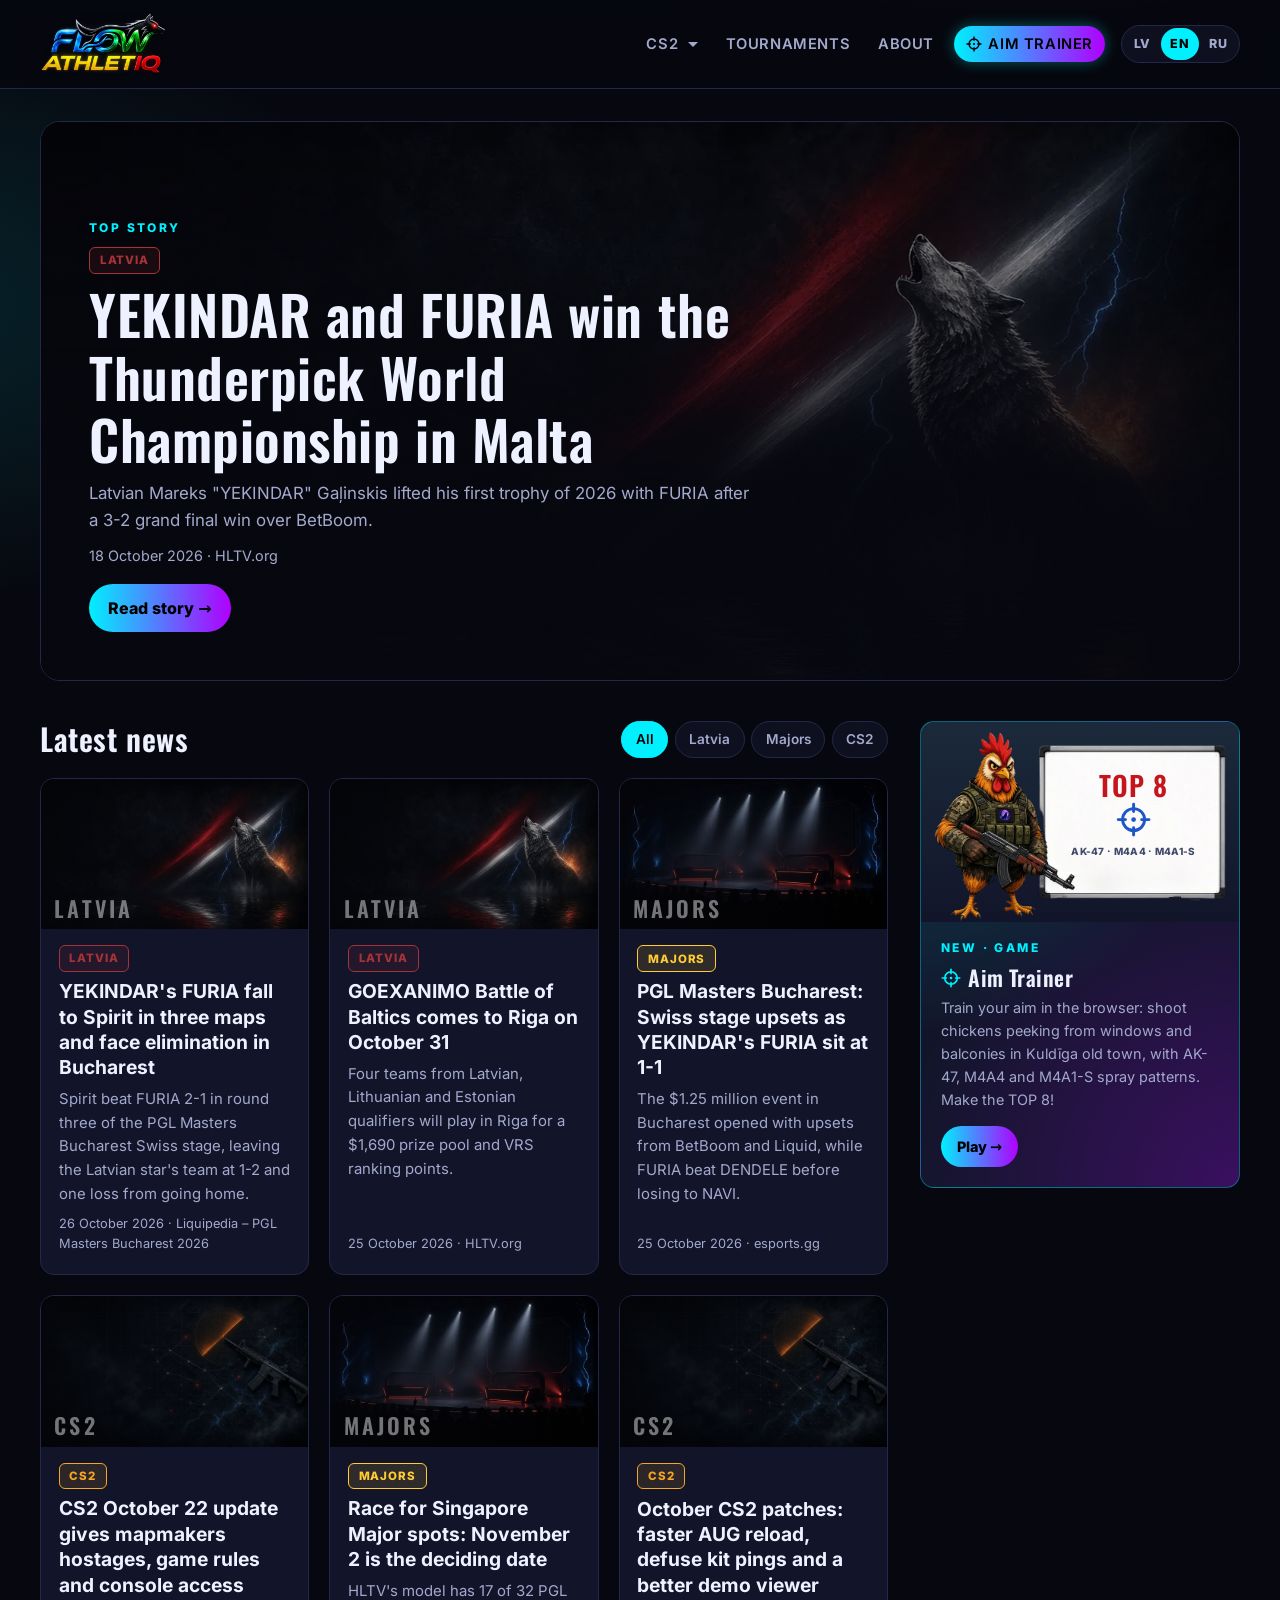
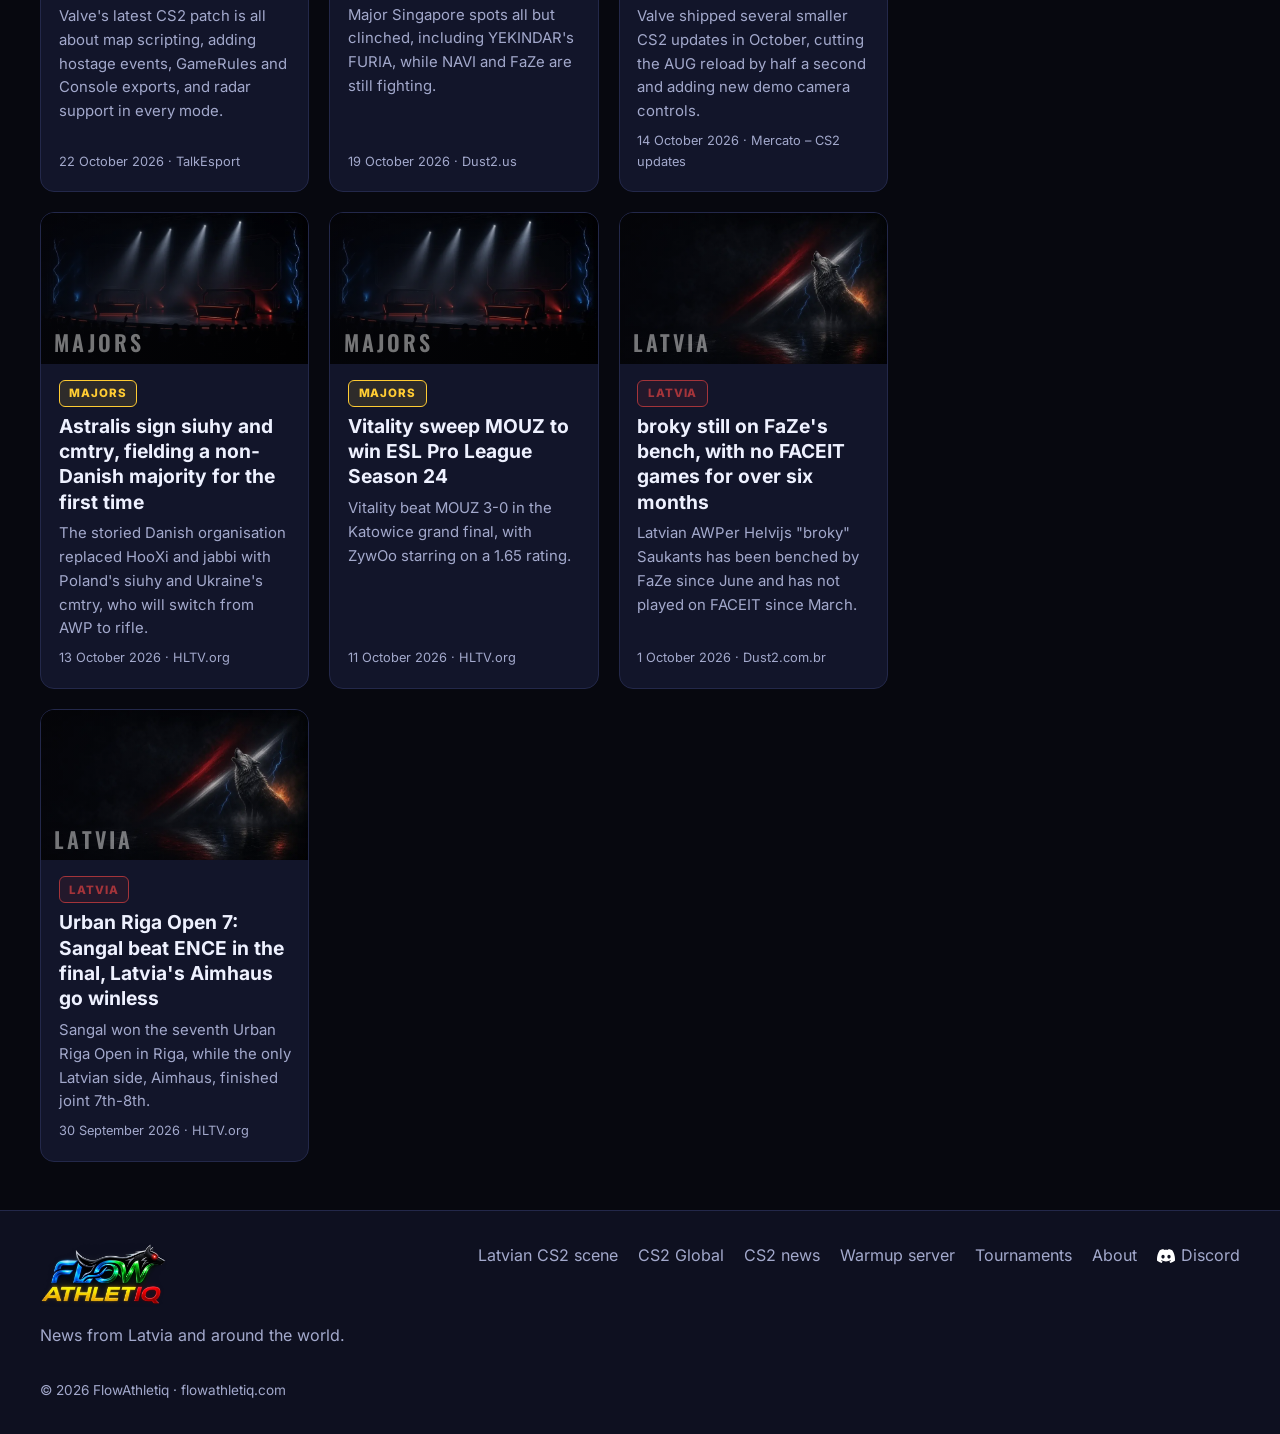
==== index.html @ 35d87a68 "FA ranks by position: one holder per title (#1 Astral ... #5 Jaunais vilks, #6+ Vilcēns); remove rat" ====
<!doctype html>
<html lang="lv">
<head>
  <meta charset="utf-8">
  <meta name="viewport" content="width=device-width, initial-scale=1">
  <title>FlowAthletiq</title>
  <meta name="description" content="CS2 ziņas no Latvijas un pasaules: CS2 Latvijā, Major turnīri un lielākie notikumi.">
  <meta name="theme-color" content="#07080f">
  <link rel="icon" href="favicon.ico" sizes="any">
  <link rel="icon" href="assets/icons/favicon-32.png" type="image/png" sizes="32x32">
  <link rel="icon" href="assets/icons/icon-192.png" type="image/png" sizes="192x192">
  <link rel="apple-touch-icon" href="apple-touch-icon.png">
  <meta property="og:site_name" content="FlowAthletiq">
  <meta property="og:title" content="FlowAthletiq">
  <meta property="og:description" content="CS2 ziņas no Latvijas un pasaules: CS2 Latvijā, Major turnīri un lielākie notikumi.">
  <meta property="og:type" content="website">
  <meta property="og:image" content="https://flowathletiq.com/assets/og-image.jpg">
  <meta property="og:image:width" content="1200">
  <meta property="og:image:height" content="630">
  <meta name="twitter:card" content="summary_large_image">
  <meta name="twitter:image" content="https://flowathletiq.com/assets/og-image.jpg">
  <!-- canonical (self-referencing ?lang=) is added by js/app.js for the language actually shown -->
  <link rel="alternate" hreflang="lv" href="https://flowathletiq.com/?lang=lv">
  <link rel="alternate" hreflang="en" href="https://flowathletiq.com/?lang=en">
  <link rel="alternate" hreflang="ru" href="https://flowathletiq.com/?lang=ru">
  <link rel="alternate" hreflang="x-default" href="https://flowathletiq.com/?lang=en">
  <link rel="stylesheet" href="css/styles.css?v=20261028z">
</head>
<body data-page="index">
  <a class="skip-link" href="#main" data-i18n="skip">Pāriet uz saturu</a>
  <header class="site-header" id="site-header"></header>
  <div class="example-banner" id="example-banner" role="note" hidden></div>
  <main id="main" tabindex="-1">
    <section class="hero container" id="hero" data-i18n-label="topStory"></section>
    <div class="container ad-slot ad-wide" data-placement="full-width"></div>
    <div class="container layout">
      <section aria-labelledby="latest-h">
        <div class="section-head">
          <h2 id="latest-h" data-i18n="latest"></h2>
          <div class="filters" id="filters" role="group" data-i18n-label="filterBy"></div>
        </div>
        <div class="grid" id="news-grid"></div>
      </section>
      <aside class="sidebar" data-i18n-label="sidebar">
        <section class="side-box aim-promo" id="aim-promo" aria-labelledby="aim-promo-h" hidden></section>
        <section class="side-box tour-teaser" id="tour-teaser" aria-labelledby="tour-teaser-h" hidden></section>
        <section class="side-box promo-box" id="promo-box" aria-labelledby="promo-h" hidden></section>
        <section class="side-box" id="matches-box" aria-labelledby="matches-h">
          <h2 id="matches-h" data-i18n="upcoming"></h2>
          <ol class="matches" id="matches"></ol>
        </section>
        <div class="ad-slot" data-placement="sidebar"></div>
      </aside>
    </div>
  </main>
  <footer class="site-footer" id="site-footer"></footer>
  <script src="js/i18n.js?v=20261028z"></script>
  <script src="data/articles.js?v=20261028z"></script>
  <script src="data/imported.js?v=20261028z"></script>
  <script src="data/tournaments.js?v=20261028z"></script>
  <script src="data/promo.js?v=20261028z"></script>
  <script src="js/app.js?v=20261028z"></script>
  <script src="js/goatcounter.js?v=20261028z"></script>
  <script data-goatcounter="https://flowathletiq.goatcounter.com/count" async src="https://gc.zgo.at/count.js"></script>
</body>
</html>
---- css/styles.css ----
/* Self-hosted fonts (SIL Open Font License): Inter + Oswald, subsets latin, latin-ext (LV), cyrillic (RU) */
/* Inter cyrillic-ext */
@font-face {
  font-family: 'Inter';
  font-style: normal;
  font-weight: 400 800;
  font-display: swap;
  src: url(../assets/fonts/inter-cyrillic-ext.woff2) format('woff2');
  unicode-range: U+0460-052F, U+1C80-1C8A, U+20B4, U+2DE0-2DFF, U+A640-A69F, U+FE2E-FE2F;
}
/* Inter cyrillic */
@font-face {
  font-family: 'Inter';
  font-style: normal;
  font-weight: 400 800;
  font-display: swap;
  src: url(../assets/fonts/inter-cyrillic.woff2) format('woff2');
  unicode-range: U+0301, U+0400-045F, U+0490-0491, U+04B0-04B1, U+2116;
}
/* Inter latin-ext */
@font-face {
  font-family: 'Inter';
  font-style: normal;
  font-weight: 400 800;
  font-display: swap;
  src: url(../assets/fonts/inter-latin-ext.woff2) format('woff2');
  unicode-range: U+0100-02BA, U+02BD-02C5, U+02C7-02CC, U+02CE-02D7, U+02DD-02FF, U+0304, U+0308, U+0329, U+1D00-1DBF, U+1E00-1E9F, U+1EF2-1EFF, U+2020, U+20A0-20AB, U+20AD-20C4, U+2113, U+2C60-2C7F, U+A720-A7FF;
}
/* Inter latin */
@font-face {
  font-family: 'Inter';
  font-style: normal;
  font-weight: 400 800;
  font-display: swap;
  src: url(../assets/fonts/inter-latin.woff2) format('woff2');
  unicode-range: U+0000-00FF, U+0131, U+0152-0153, U+02BB-02BC, U+02C6, U+02DA, U+02DC, U+0304, U+0308, U+0329, U+2000-206F, U+20AC, U+2122, U+2191, U+2193, U+2212, U+2215, U+FEFF, U+FFFD;
}
/* Oswald cyrillic-ext */
@font-face {
  font-family: 'Oswald';
  font-style: normal;
  font-weight: 500 700;
  font-display: swap;
  src: url(../assets/fonts/oswald-cyrillic-ext.woff2) format('woff2');
  unicode-range: U+0460-052F, U+1C80-1C8A, U+20B4, U+2DE0-2DFF, U+A640-A69F, U+FE2E-FE2F;
}
/* Oswald cyrillic */
@font-face {
  font-family: 'Oswald';
  font-style: normal;
  font-weight: 500 700;
  font-display: swap;
  src: url(../assets/fonts/oswald-cyrillic.woff2) format('woff2');
  unicode-range: U+0301, U+0400-045F, U+0490-0491, U+04B0-04B1, U+2116;
}
/* Oswald latin-ext */
@font-face {
  font-family: 'Oswald';
  font-style: normal;
  font-weight: 500 700;
  font-display: swap;
  src: url(../assets/fonts/oswald-latin-ext.woff2) format('woff2');
  unicode-range: U+0100-02BA, U+02BD-02C5, U+02C7-02CC, U+02CE-02D7, U+02DD-02FF, U+0304, U+0308, U+0329, U+1D00-1DBF, U+1E00-1E9F, U+1EF2-1EFF, U+2020, U+20A0-20AB, U+20AD-20C4, U+2113, U+2C60-2C7F, U+A720-A7FF;
}
/* Oswald latin */
@font-face {
  font-family: 'Oswald';
  font-style: normal;
  font-weight: 500 700;
  font-display: swap;
  src: url(../assets/fonts/oswald-latin.woff2) format('woff2');
  unicode-range: U+0000-00FF, U+0131, U+0152-0153, U+02BB-02BC, U+02C6, U+02DA, U+02DC, U+0304, U+0308, U+0329, U+2000-206F, U+20AC, U+2122, U+2191, U+2193, U+2212, U+2215, U+FEFF, U+FFFD;
}

:root {
  --bg: #07080f; --bg-2: #0e1020; --card: #12152a; --line: #23284a;
  --text: #eef1ff; --muted: #a3a9cc; --neon: #00f0ff; --neon-2: #b000ff;
  --radius: 14px; --max: 1200px;
  --font: "Inter", system-ui, -apple-system, "Segoe UI", Roboto, sans-serif;
  --display: "Oswald", "Arial Narrow", system-ui, sans-serif;
}
*, *::before, *::after { box-sizing: border-box; }
html { scroll-behavior: smooth; -webkit-text-size-adjust: 100%; text-size-adjust: 100%; }
body {
  margin: 0; font-family: var(--font); color: var(--text); line-height: 1.6;
  background: radial-gradient(1200px 600px at 80% -10%, rgba(176,0,255,.18), transparent 60%),
              radial-gradient(900px 500px at -10% 10%, rgba(0,240,255,.12), transparent 60%), var(--bg);
  min-height: 100vh;
}
a { color: var(--neon); }
img, svg { display: block; max-width: 100%; }
.container { width: min(100% - 2rem, var(--max)); margin-inline: auto; }
.sr-only { position: absolute; width: 1px; height: 1px; overflow: hidden; clip: rect(0 0 0 0); white-space: nowrap; }
.skip-link { position: absolute; left: 1rem; top: -3rem; background: var(--neon); color: #000; padding: .5rem 1rem; border-radius: 8px; z-index: 100; font-weight: 700; }
.skip-link:focus { top: 1rem; }
:focus-visible { outline: 3px solid var(--neon); outline-offset: 3px; border-radius: 4px; }
main:focus { outline: none; }
h1, h2, h3 { font-family: var(--display); line-height: 1.2; letter-spacing: .02em; margin: 0 0 .5rem; font-synthesis-weight: none; }
h1 { font-size: clamp(2rem, 4.5vw, 3.4rem); font-weight: 600; line-height: 1.15; letter-spacing: .01em; }
h2 { font-size: clamp(1.4rem, 2.5vw, 1.9rem); font-weight: 600; }
/* Small headings (card titles, sidebar sub-headings) use the readable text font */
h3 { font-family: var(--font); font-weight: 700; line-height: 1.3; letter-spacing: 0; }
.accent { background: linear-gradient(90deg, var(--neon), var(--neon-2)); -webkit-background-clip: text; background-clip: text; color: transparent; }

/* Header */
.site-header { position: sticky; top: 0; z-index: 50; background: rgba(7,8,15,.85); backdrop-filter: blur(10px); border-bottom: 1px solid var(--line); }
.header-inner { display: flex; align-items: center; justify-content: space-between; gap: 1rem; padding: .75rem 0; }
.brand { display: inline-flex; align-items: center; gap: .6rem; text-decoration: none; color: var(--text); }
.brand picture { display: block; line-height: 0; }
.brand-logo { display: block; height: 64px; width: auto; }
.site-footer .brand-logo { height: 64px; }
/* Logo wolf eye: red glow that slowly fades out to dark, stays dark a moment, then relights. Positioned in % so it scales with the logo. */
.brand-mark { position: relative; display: block; line-height: 0; }
.logo-eye { position: absolute; left: 90.43%; top: 21.84%; width: 7%; aspect-ratio: 1; transform: translate(-50%, -50%); pointer-events: none; }
.logo-eye i { position: absolute; left: 50%; top: 50%; transform: translate(-50%, -50%); border-radius: 50%; }
.logo-eye .glow { width: 100%; height: 100%; mix-blend-mode: screen; opacity: .9;
  background: radial-gradient(circle, rgba(255,236,226,.95) 0 7%, rgba(255,45,30,.95) 16%, rgba(255,0,0,.4) 38%, rgba(255,0,0,0) 68%);
  animation: logo-eye-glow 9s ease-in-out infinite; }
.logo-eye .lid { left: 52%; top: 52%; width: 62%; height: 36%; background: #07070a; transform: translate(-50%, -50%) rotate(-24deg); opacity: 0; animation: logo-eye-lid 9s ease-in-out infinite; }
@keyframes logo-eye-glow {
  0%, 20% { opacity: .9; }
  60%, 75% { opacity: 0; }
  88%, 100% { opacity: .9; }
}
@keyframes logo-eye-lid {
  0%, 30% { opacity: 0; }
  60%, 75% { opacity: 1; }
  85%, 100% { opacity: 0; }
}
@media (prefers-reduced-motion: reduce) { .logo-eye .glow, .logo-eye .lid { animation: none; } }
.nav ul { list-style: none; margin: 0; padding: 0; }
.nav-list { display: flex; flex-wrap: wrap; align-items: center; gap: .25rem; }
/* All top-level nav items (links and dropdown buttons) share one identical type style. */
.nav a, .sub-toggle { display: block; padding: .45rem .75rem; border-radius: 999px; color: var(--muted); text-decoration: none; font-family: var(--font); font-weight: 600; font-size: .92rem; line-height: 1.5; letter-spacing: 0; text-shadow: none; -webkit-tap-highlight-color: transparent; }
@media (hover: hover) {
  .nav a:hover, .sub-toggle:hover { color: var(--text); background: var(--bg-2); }
}
/* Top-level items and submenu links in ALL CAPS. */
.nav-list > li > a, .nav-list > li > .sub-toggle, .nav .submenu a { text-transform: uppercase; letter-spacing: .04em; }
.nav a:focus-visible, .sub-toggle:focus-visible { outline: 2px solid var(--neon); outline-offset: 2px; }
.nav-toggle { display: none; background: none; border: 1px solid var(--line); border-radius: 10px; width: 44px; height: 44px; cursor: pointer; }
.bars, .bars::before, .bars::after { display: block; width: 20px; height: 2px; background: var(--text); margin: auto; position: relative; content: ""; }
.bars::before { position: absolute; top: -6px; } .bars::after { position: absolute; top: 6px; }
.example-banner { text-align: center; font-size: .85rem; padding: .45rem 1rem; background: repeating-linear-gradient(45deg, #2a1d00, #2a1d00 12px, #332400 12px, #332400 24px); color: #ffd27a; border-bottom: 1px solid #5a4100; }

/* Hero */
.hero { margin-top: 2rem; }
.hero-card { position: relative; display: grid; border-radius: calc(var(--radius) + 6px); overflow: hidden; text-decoration: none; color: var(--text); border: 1px solid var(--line); min-height: 420px; }
.hero-card > * { grid-area: 1 / 1; }
.hero-card .cover { height: 100%; aspect-ratio: auto; }
.hero-text { position: relative; z-index: 1; align-self: end; padding: clamp(1.25rem, 4vw, 3rem); background: linear-gradient(to top, rgba(7,8,15,.96) 35%, rgba(7,8,15,0)); padding-top: 6rem; display: flex; flex-direction: column; gap: .6rem; align-items: flex-start; }
.hero-text h1 { max-width: 22ch; margin: 0; }
.hero-text p { max-width: 60ch; color: var(--muted); margin: 0; font-size: 1.05rem; }
.hero-card:hover .btn { box-shadow: 0 0 24px rgba(0,240,255,.7); }
.kicker { text-transform: uppercase; letter-spacing: .2em; font-size: .75rem; font-weight: 800; color: var(--neon); }
.btn { display: inline-block; margin-top: .5rem; padding: .7rem 1.2rem; border-radius: 999px; background: linear-gradient(90deg, var(--neon), var(--neon-2)); color: #000; font-weight: 800; transition: box-shadow .2s; }

/* Cover art */
.cover { position: relative; aspect-ratio: 16 / 9; background:
  radial-gradient(circle at 75% 30%, color-mix(in srgb, var(--game) 55%, transparent), transparent 55%),
  linear-gradient(135deg, #0d1030, #1a0b2e 60%, #05060c); overflow: hidden; }
.cover svg { width: 100%; height: 100%; }
.cover[data-cat] { background-size: cover; background-position: center; }
.cover[data-cat]::after { content: ""; position: absolute; inset: 0; background: linear-gradient(90deg, rgba(7,8,15,.55), rgba(7,8,15,.1)); }
.cover[data-cat="cs2-latvia"] { background-image: url("../assets/covers/cs2-latvija-800.jpg?v=20261026i"); background-image: image-set(url("../assets/covers/cs2-latvija-800.webp?v=20261026i") type("image/webp"), url("../assets/covers/cs2-latvija-800.jpg?v=20261026i") type("image/jpeg")); }
.cover[data-cat="cs2-majors"] { background-image: url("../assets/covers/cs2-global-800.jpg?v=20261026i"); background-image: image-set(url("../assets/covers/cs2-global-800.webp?v=20261026i") type("image/webp"), url("../assets/covers/cs2-global-800.jpg?v=20261026i") type("image/jpeg")); }
.cover[data-cat="cs2"] { background-image: url("../assets/covers/cs2-jaunumi-800.jpg?v=20261026i"); background-image: image-set(url("../assets/covers/cs2-jaunumi-800.webp?v=20261026i") type("image/webp"), url("../assets/covers/cs2-jaunumi-800.jpg?v=20261026i") type("image/jpeg")); }
.cover-big[data-cat="cs2-latvia"] { background-image: url("../assets/covers/cs2-latvija.jpg?v=20261026i"); background-image: image-set(url("../assets/covers/cs2-latvija.webp?v=20261026i") type("image/webp"), url("../assets/covers/cs2-latvija.jpg?v=20261026i") type("image/jpeg")); }
.cover-big[data-cat="cs2-majors"] { background-image: url("../assets/covers/cs2-global.jpg?v=20261026i"); background-image: image-set(url("../assets/covers/cs2-global.webp?v=20261026i") type("image/webp"), url("../assets/covers/cs2-global.jpg?v=20261026i") type("image/jpeg")); }
.cover-big[data-cat="cs2"] { background-image: url("../assets/covers/cs2-jaunumi.jpg?v=20261026i"); background-image: image-set(url("../assets/covers/cs2-jaunumi.webp?v=20261026i") type("image/webp"), url("../assets/covers/cs2-jaunumi.jpg?v=20261026i") type("image/jpeg")); }
.cover-label { position: absolute; z-index: 1; left: 5%; bottom: 7%; font-family: var(--display); font-weight: 600; font-size: clamp(14px, 3.2vw, 22px); color: #fff; opacity: .45; letter-spacing: .14em; line-height: 1; }
.cover-big .cover-label { font-size: clamp(18px, 4vw, 30px); }
.hero-card .cover-label { display: none; }
.article .cover-big { border-radius: var(--radius); margin: 1.5rem 0; }

/* Layout */
.layout { display: grid; grid-template-columns: minmax(0, 1fr) 320px; gap: 2rem; margin: 2.5rem auto 3rem; }
.section-head { display: flex; flex-wrap: wrap; align-items: center; justify-content: space-between; gap: 1rem; margin-bottom: 1.25rem; }
.section-head h2 { margin: 0; }
.filters { display: flex; flex-wrap: wrap; gap: .4rem; }
.filters button { font: inherit; font-size: .85rem; font-weight: 600; color: var(--muted); background: var(--bg-2); border: 1px solid var(--line); border-radius: 999px; padding: .4rem .85rem; cursor: pointer; min-height: 36px; }
.filters button:hover { color: var(--text); }
.filters button[aria-pressed="true"] { color: #000; background: var(--neon); border-color: var(--neon); }
.grid { display: grid; grid-template-columns: repeat(auto-fill, minmax(250px, 1fr)); gap: 1.25rem; }
.card { position: relative; background: var(--card); border: 1px solid var(--line); border-radius: var(--radius); overflow: hidden; display: flex; flex-direction: column; transition: transform .2s, border-color .2s, box-shadow .2s; }
.card:hover, .card:focus-within { transform: translateY(-3px); border-color: var(--neon); box-shadow: 0 8px 30px rgba(0,240,255,.15); }
.card-body { padding: 1rem 1.1rem 1.2rem; display: flex; flex-direction: column; gap: .45rem; flex: 1; }
.card h3 { font-size: 1.2rem; line-height: 1.32; margin: 0; }
.card h3 a { color: var(--text); text-decoration: none; }
.stretched::after { content: ""; position: absolute; inset: 0; }
.card p { margin: 0; color: var(--muted); font-size: .93rem; }
.card .meta { margin-top: auto; font-size: .8rem; }
.badge { position: relative; z-index: 2; align-self: flex-start; display: inline-block; font-size: .72rem; font-weight: 800; text-transform: uppercase; letter-spacing: .08em; padding: .2rem .6rem; border-radius: 6px; color: var(--game); border: 1px solid var(--game); background: color-mix(in srgb, var(--game) 12%, transparent); text-decoration: none; }
.example-tag { align-self: flex-start; font-size: .7rem; font-weight: 700; color: #ffd27a; border: 1px dashed #8a6a1f; border-radius: 6px; padding: .1rem .45rem; }
.meta { color: var(--muted); font-size: .9rem; }
.empty { color: var(--muted); }

/* Sidebar */
.sidebar { align-self: start; position: sticky; top: 90px; display: grid; gap: 1.25rem; }
.side-box { background: var(--card); border: 1px solid var(--line); border-radius: var(--radius); padding: 1.25rem; }
.sidebar h2 { font-size: 1.4rem; }
.matches { list-style: none; margin: 0; padding: 0; display: grid; gap: .75rem; }
.match { display: grid; gap: .15rem; padding: .8rem .9rem; border-radius: 10px; background: var(--bg-2); border-left: 3px solid var(--game); }
.match-game { font-size: .7rem; font-weight: 800; letter-spacing: .1em; text-transform: uppercase; color: var(--game); }
.match-event { font-size: .85rem; color: var(--muted); }
.match-teams { font-weight: 700; }
.vs { color: var(--neon); font-size: .8rem; margin: 0 .2rem; }
.match time { font-size: .8rem; color: var(--muted); }
.match-note { font-size: .78rem; color: #ffd27a; }

/* Category */
.cat-hero { margin-top: 2rem; padding: 2.5rem clamp(1.25rem, 4vw, 3rem); border-radius: calc(var(--radius) + 6px); border: 1px solid var(--line);
  background: radial-gradient(circle at 85% 20%, color-mix(in srgb, var(--game, var(--neon)) 45%, transparent), transparent 55%), linear-gradient(135deg, #0d1030, #1a0b2e); }
.cat-hero p { color: var(--muted); margin: 0; }

/* Article */
.article { max-width: 780px; margin-top: 2rem; }
.crumbs { display: flex; align-items: center; gap: .5rem; font-size: .9rem; color: var(--muted); margin-bottom: 1rem; }
.crumbs a:not(.badge) { color: var(--muted); }
.example-note { background: #2a1d00; border: 1px solid #5a4100; color: #ffd27a; padding: .8rem 1rem; border-radius: 10px; margin-bottom: 1.5rem; }
.prose { font-size: 1.1rem; }
.prose h2 { margin-top: 2rem; color: var(--neon); }
.prose blockquote { margin: 1.5rem 0; padding: 1rem 1.25rem; border-left: 4px solid var(--neon-2); background: var(--bg-2); border-radius: 0 10px 10px 0; font-style: italic; }
.tags { list-style: none; padding: 0; display: flex; gap: .5rem; flex-wrap: wrap; }
.tags li { background: var(--bg-2); border: 1px solid var(--line); border-radius: 999px; padding: .2rem .7rem; font-size: .85rem; color: var(--muted); }
.related { margin: 3rem auto; }

/* About */
.about { max-width: 900px; margin: 3rem auto; }
.lead { font-size: 1.2rem; color: var(--muted); }
.about-grid { display: grid; grid-template-columns: repeat(auto-fit, minmax(220px, 1fr)); gap: 1rem; margin: 2rem 0; }
.card-plain { background: var(--card); border: 1px solid var(--line); border-radius: var(--radius); padding: 1.25rem; }
.card-plain p { color: var(--muted); margin: 0; }
.note { color: #ffd27a; }
code { background: var(--bg-2); padding: .1rem .4rem; border-radius: 6px; }

/* Footer */
.site-footer { border-top: 1px solid var(--line); background: var(--bg-2); margin-top: 3rem; }
.footer-inner { display: flex; flex-wrap: wrap; justify-content: space-between; gap: 1.5rem; padding: 2rem 0; }
.footer-inner p { color: var(--muted); margin: .5rem 0 0; }
.footer-links { list-style: none; padding: 0; margin: 0; display: flex; flex-wrap: wrap; gap: .5rem 1.25rem; }
.footer-links a { color: var(--muted); text-decoration: none; }
.footer-links a:hover { color: var(--neon); }
.copy { width: 100%; font-size: .85rem; }

/* Dropdown nav */
.has-sub { position: relative; }
.sub-toggle { margin: 0; background: none; border: 0; cursor: pointer; text-align: inherit; -webkit-appearance: none; appearance: none; }
.sub-toggle.active, .nav a.active { color: var(--text); box-shadow: inset 0 -2px 0 var(--neon); }
/* Current page: solid cyan with dark readable text, no glow (must come after .active). */
.nav a[aria-current="page"], .nav a[aria-current="page"]:hover, .nav a.active[aria-current="page"],
.sub-toggle.active, .sub-toggle.active:hover, .nav .submenu a.active, .nav .submenu a.active:hover { color: #000; background: var(--neon); box-shadow: none; text-shadow: none; }
.nav .submenu li + li { margin-top: 2px; }
.caret { display: inline-block; width: 0; height: 0; margin-left: .3rem; vertical-align: middle; border: 5px solid transparent; border-top-color: currentColor; border-bottom: 0; transition: transform .2s; }
.sub-toggle[aria-expanded="true"] .caret { transform: rotate(180deg); }
.submenu { display: none; position: absolute; top: calc(100% + 6px); left: 0; min-width: 240px; padding: .5rem; background: var(--bg-2); border: 1px solid var(--line); border-radius: 12px; box-shadow: 0 16px 40px rgba(0,0,0,.5); z-index: 60; }
.has-sub.open .submenu { display: block; }
@media (hover: hover) and (min-width: 821px) {
  .has-sub:hover .submenu { display: block; }
  .has-sub .submenu::before { content: ""; position: absolute; left: 0; right: 0; top: -8px; height: 8px; } /* hover bridge */
}
.nav .submenu a { border-radius: 8px; white-space: nowrap; }
.submenu .sub-all { color: var(--neon); }
.submenu-nested { padding-left: .9rem !important; border-left: 1px solid var(--line); margin-left: .9rem !important; }
.submenu-nested a { font-size: .88rem; padding: .35rem .7rem; }

/* Category subcategory chips */
.cat-hero .crumbs { margin-bottom: .75rem; }
.subcats { list-style: none; padding: 0; margin: 1.25rem 0 0; display: flex; flex-wrap: wrap; gap: .5rem; }
.subcats a { display: inline-block; padding: .45rem 1rem; border-radius: 999px; border: 1px solid var(--game); color: var(--text); text-decoration: none; font-weight: 700; background: color-mix(in srgb, var(--game) 15%, transparent); }
.subcats a:hover { background: color-mix(in srgb, var(--game) 30%, transparent); }

/* Partner banners */
.partner-banner { margin: 0; display: grid; justify-items: center; gap: .35rem; }
.partner-banner a { display: block; width: 100%; }
.partner-banner img { width: 100%; height: auto; margin-inline: auto; border-radius: 8px; }
.aff-label { font-size: .7rem; letter-spacing: .08em; text-transform: uppercase; color: var(--muted); }
.ad-slot[hidden] { display: none; }
.ad-wide { margin-top: 1.5rem; }
.in-feed { grid-column: 1 / -1; padding: .5rem 0; }
.in-article { margin: 2rem 0; }
.article-layout { grid-template-columns: minmax(0, 1fr) 300px; }
.article-layout .article { margin-top: 0; max-width: none; }
.partners { margin: 2.5rem auto; }
.disclosure { background: var(--bg-2); border: 1px solid var(--line); border-left: 4px solid var(--neon); padding: 1rem 1.25rem; border-radius: 10px; color: var(--muted); max-width: 75ch; margin: 1rem 0 2rem; }
.partner-list { display: grid; gap: 1.5rem; }
.partner-item { display: grid; grid-template-columns: minmax(0, 2fr) minmax(220px, 1fr); gap: 1.5rem; align-items: center; background: var(--card); border: 1px solid var(--line); border-radius: var(--radius); padding: 1.25rem; }
.partner-item h2 { font-size: 1.3rem; }
.partner-item .btn { text-decoration: none; }
.footer-disclosure { width: 100%; font-size: .8rem; max-width: 90ch; }
@media (max-width: 820px) { .partner-item { grid-template-columns: 1fr; } }

/* Language switcher */
.nav { margin-left: auto; }
.lang-switch { display: inline-flex; border: 1px solid var(--line); border-radius: 999px; padding: 2px; background: var(--bg-2); flex-shrink: 0; }
.lang-switch button { font: inherit; font-size: .78rem; font-weight: 800; letter-spacing: .06em; color: var(--muted); background: none; border: 0; border-radius: 999px; padding: .35rem .6rem; min-width: 36px; min-height: 32px; cursor: pointer; }
.lang-switch button:hover { color: var(--text); }
.lang-switch button[aria-pressed="true"] { background: var(--neon); color: #000; }

/* Translation fallback + sources */
.fallback-tag { align-self: flex-start; font-size: .7rem; font-weight: 700; color: var(--muted); border: 1px solid var(--line); border-radius: 6px; padding: .1rem .45rem; }
.fallback-note { background: var(--bg-2); border: 1px solid var(--line); border-left: 4px solid var(--neon-2); padding: .6rem .9rem; border-radius: 8px; color: var(--muted); font-size: .9rem; }
.article .lead { font-size: 1.15rem; color: var(--muted); margin: .25rem 0 .75rem; }
.sources { margin: 2rem 0 1rem; padding: 1rem 1.25rem; background: var(--card); border: 1px solid var(--line); border-radius: var(--radius); }
.sources h2 { font-size: 1.2rem; }
.sources ul { margin: 0; padding-left: 1.1rem; display: grid; gap: .35rem; }
.sources a { font-weight: 600; overflow-wrap: anywhere; }
.src-host { color: var(--muted); font-size: .8rem; margin-left: .4rem; }
.side-box[hidden], .hero[hidden] { display: none; }

/* Notice (e.g. removed category) */
.notice { display: flex; flex-wrap: wrap; align-items: center; justify-content: space-between; gap: .75rem; margin-top: 1.25rem; padding: .85rem 1.1rem; border: 1px solid var(--neon); border-radius: 12px; background: color-mix(in srgb, var(--neon) 10%, var(--bg-2)); }
.notice p { margin: 0; }
.notice-close { font: inherit; font-weight: 700; color: #000; background: var(--neon); border: 0; border-radius: 999px; padding: .4rem .9rem; cursor: pointer; min-height: 36px; }

/* Responsive */
@media (max-width: 960px) {
  .layout, .article-layout { grid-template-columns: 1fr; }
  .sidebar { position: static; }
}
@media (max-width: 820px) {
  .nav-toggle { display: block; }
  .lang-switch { margin-left: auto; }
  .header-inner { gap: .6rem; }
  .nav { display: none; position: absolute; top: 100%; left: 0; right: 0; background: var(--bg); border-bottom: 1px solid var(--line); padding: .75rem 1rem 1rem; }
  .nav.open { display: block; }
  .nav-list { flex-direction: column; align-items: stretch; }
  .nav a, .sub-toggle { padding: .7rem 1rem; width: 100%; text-align: left; border-radius: 10px; }
  .has-sub .submenu { position: static; display: none; box-shadow: none; border: 0; background: transparent; padding: 0 0 0 1rem; min-width: 0; }
  .has-sub:hover .submenu, .has-sub:focus-within .submenu { display: none; }
  .has-sub.open .submenu, .has-sub.open:hover .submenu, .has-sub.open:focus-within .submenu { display: block; }
  .nav { max-height: calc(100vh - 70px); overflow-y: auto; }
  .hero-card { min-height: 460px; }
}
@media (prefers-reduced-motion: reduce) {
  *, *::before, *::after { transition: none !important; scroll-behavior: auto !important; }
}
@media (max-width: 440px) {
  .brand-logo { height: 48px; }
  .lang-switch button { padding: .3rem .45rem; min-width: 32px; }
}

/* Warmup server page */
.server-page { margin: 2.5rem auto; }
.server-page h1 { margin: .3rem 0 .4rem; }
.server-page .lead { max-width: 70ch; margin-top: 0; }
.srv-grid { display: grid; grid-template-columns: minmax(0, 1fr) 300px; gap: 1.25rem; align-items: start; margin-top: 1.5rem; }
.srv-card { background: var(--card); border: 1px solid var(--line); border-radius: var(--radius); padding: 1.25rem 1.4rem; box-shadow: 0 16px 40px rgba(0,0,0,.35); }
.srv-top { display: flex; justify-content: space-between; gap: 1rem; flex-wrap: wrap; }
.srv-name { margin: 0; font-family: var(--display); font-size: 1.6rem; letter-spacing: .03em; line-height: 1.2; }
.srv-addr { margin: .3rem 0 0; display: flex; align-items: center; flex-wrap: wrap; gap: .45rem; color: var(--muted); }
.srv-addr code { background: var(--bg-2); color: var(--text); font-size: .95rem; }
.srv-dot { width: 10px; height: 10px; border-radius: 50%; background: #22e06b; box-shadow: 0 0 0 0 rgba(34,224,107,.6); animation: srvPulse 2s infinite; }
.srv-state { color: #22e06b; font-weight: 700; font-size: .85rem; text-transform: uppercase; letter-spacing: .08em; }
.is-offline .srv-dot { background: #ff4d5e; animation: none; }
.is-offline .srv-state { color: #ff4d5e; }
@keyframes srvPulse { 70% { box-shadow: 0 0 0 8px rgba(34,224,107,0); } 100% { box-shadow: 0 0 0 0 rgba(34,224,107,0); } }
.srv-map { text-align: right; background: linear-gradient(135deg, rgba(0,240,255,.12), rgba(176,0,255,.12)); border: 1px solid var(--line); border-radius: 10px; padding: .45rem .8rem; }
.srv-map span, .srv-count span { display: block; font-size: .72rem; text-transform: uppercase; letter-spacing: .14em; color: var(--muted); }
.srv-map strong { font-family: var(--display); font-size: 1.15rem; }
.srv-players { margin-top: 1.1rem; }
.srv-count { display: flex; justify-content: space-between; align-items: baseline; }
.srv-count strong { font-family: var(--display); font-size: 1.5rem; }
.srv-bar { display: flex; height: 12px; border-radius: 999px; background: var(--bg-2); border: 1px solid var(--line); overflow: hidden; margin: .35rem 0 .45rem; }
.srv-bar-h { background: linear-gradient(90deg, #22e06b, #00f0ff); }
.srv-bar-b { background: repeating-linear-gradient(45deg, #b000ff 0 6px, #8a00c7 6px 12px); }
.srv-legend { margin: 0; font-size: .85rem; color: var(--muted); display: flex; align-items: center; flex-wrap: wrap; gap: .35rem .5rem; }
.srv-legend span { display: inline-block; }
.lg-h, .lg-b { width: 10px; height: 10px; border-radius: 3px; background: #22e06b; }
.lg-b { background: #b000ff; margin-left: .6rem; }
.lg-line, .lg-dash { width: 22px; border-top: 3px solid #00f0ff; }
.lg-dash { border-top: 2px dashed #b9a3ff; margin-left: .6rem; }
.srv-actions { display: flex; flex-wrap: wrap; gap: .6rem; margin-top: 1.1rem; }
.srv-actions .btn { margin-top: 0; text-decoration: none; }
.srv-actions button.btn { border: 0; font: inherit; font-weight: 800; cursor: pointer; min-height: 44px; }
.btn-ghost { font: inherit; font-weight: 700; color: var(--text); background: var(--bg-2); border: 1px solid var(--line); border-radius: 999px; padding: .65rem 1.1rem; cursor: pointer; min-height: 44px; }
.btn-ghost:hover, .btn-ghost:focus-visible { border-color: var(--neon); }
.srv-chart-wrap { margin-top: 1.4rem; padding-top: 1.1rem; border-top: 1px solid var(--line); }
.srv-chart-wrap h3 { margin: 0 0 .5rem; font-size: 1rem; }
.srv-chart { width: 100%; height: auto; display: block; margin-bottom: .4rem; }
.srv-chart .grid { stroke: var(--line); stroke-width: 1; }
.srv-chart .axis { fill: var(--muted); font-size: 11px; font-family: var(--font); }
.srv-chart .line-humans { fill: none; stroke: #00f0ff; stroke-width: 2.5; stroke-linejoin: round; stroke-linecap: round; }
.srv-chart .line-total { fill: none; stroke: #b9a3ff; stroke-width: 1.8; stroke-dasharray: 6 5; stroke-linejoin: round; }
.srv-chart .dot-humans { fill: #00f0ff; }
.srv-note { color: var(--muted); background: var(--bg-2); border-left: 3px solid var(--neon-2); border-radius: 8px; padding: .55rem .8rem; margin: 1rem 0 0; }
.srv-note.small { font-size: .85rem; margin-top: .5rem; }
.srv-updated { margin: 1rem 0 0; font-size: .8rem; color: var(--muted); }
.srv-rank h2 { margin: 0 0 .8rem; font-family: var(--display); font-size: 1.3rem; }
.srv-rank ol { list-style: none; margin: 0; padding: 0; display: grid; gap: .45rem; }
.srv-rank li { display: flex; align-items: center; gap: .7rem; background: var(--bg-2); border: 1px solid var(--line); border-radius: 10px; padding: .5rem .75rem; }
.srv-rank li strong { margin-left: auto; color: var(--neon); }
.srv-rank-empty li span { color: var(--muted); font-weight: 800; width: 2ch; }
.srv-rank-empty li i { flex: 1; height: 10px; border-radius: 999px; background: linear-gradient(90deg, var(--line), transparent); }
.srv-soon { margin: .9rem 0 0; color: var(--muted); font-size: .9rem; }
@media (max-width: 900px) { .srv-grid { grid-template-columns: 1fr; } }
@media (max-width: 440px) {
  .srv-card { padding: 1rem; }
  .srv-map { text-align: left; }
  .srv-actions > * { flex: 1 1 100%; text-align: center; }
}
@media (prefers-reduced-motion: reduce) { .srv-dot { animation: none; } }
.srv-pass { display: flex; align-items: center; flex-wrap: wrap; gap: .5rem .7rem; margin-top: 1.1rem; padding: .6rem .8rem; background: var(--bg-2); border: 1px solid var(--line); border-radius: 10px; }
.srv-pass span { font-size: .72rem; text-transform: uppercase; letter-spacing: .14em; color: var(--muted); }
.srv-pass code { font-size: 1.05rem; color: var(--neon); background: transparent; padding: 0; user-select: all; }
.btn-sm { padding: .35rem .8rem; min-height: 36px; font-size: .85rem; margin-left: auto; }
.srv-rank-list li { gap: .6rem; }
.srv-rank-list .pos { font-family: var(--display); font-weight: 600; color: var(--muted); width: 1.4ch; }
.srv-rank-list li:nth-child(1) .pos { color: #ffd23f; } .srv-rank-list li:nth-child(2) .pos { color: #cfd6e6; } .srv-rank-list li:nth-child(3) .pos { color: #e09a5a; }
.srv-rank-list .who { display: flex; flex-direction: column; min-width: 0; line-height: 1.25; }
.srv-rank-list .who a, .srv-rank-list .who { overflow: hidden; text-overflow: ellipsis; white-space: nowrap; color: var(--text); font-weight: 700; }
.srv-rank-list .who small { color: var(--muted); font-weight: 500; font-size: .75rem; }
.srv-rank a, .top-table a { text-decoration: none; } .srv-rank a:hover, .top-table a:hover { color: var(--neon); }
.srv-more { display: inline-block; margin-top: .9rem; font-weight: 700; color: var(--neon); }
.srv-back { display: block; width: fit-content; margin-bottom: .8rem; color: var(--muted); text-decoration: none; font-size: .9rem; }
.top-table-wrap { padding: .4rem; overflow-x: auto; margin-top: 1.25rem; }
.top-table { width: 100%; border-collapse: collapse; font-size: .95rem; }
.top-table th { text-align: left; font-size: .72rem; text-transform: uppercase; letter-spacing: .1em; color: var(--muted); padding: .6rem .7rem; border-bottom: 1px solid var(--line); }
.top-table td { padding: .6rem .7rem; border-bottom: 1px solid var(--line); }
.top-table tr:last-child td { border-bottom: 0; }
.top-table .num { text-align: right; font-variant-numeric: tabular-nums; }
.top-table .pos { font-family: var(--display); font-weight: 600; color: var(--muted); width: 3ch; }
.top-table .player { font-weight: 700; max-width: 260px; overflow: hidden; text-overflow: ellipsis; white-space: nowrap; }
.top-table .player a { color: var(--text); }
.top-table .pts { color: var(--neon); font-weight: 800; }
.top-table .rank { color: var(--muted); }
.top-table .p1 .pos { color: #ffd23f; } .top-table .p2 .pos { color: #cfd6e6; } .top-table .p3 .pos { color: #e09a5a; }
.top-table .show-sm { display: none; }
.top-tabs { display: inline-flex; gap: .25rem; margin-top: 1.25rem; padding: .25rem; border: 1px solid var(--line); border-radius: 999px; background: rgba(255,255,255,.03); }
.top-tab { font: inherit; font-size: .85rem; font-weight: 700; color: var(--muted); background: none; border: 0; border-radius: 999px; padding: .5rem 1.1rem; cursor: pointer; }
.top-tab:hover { color: var(--text); }
.top-tab.is-active { color: #07080f; background: var(--neon); }
.top-range { margin: .9rem 0 0; font-size: .85rem; color: var(--muted); }
.top-range + .top-table-wrap { margin-top: .7rem; }
.top-table .pts.neg { color: #ff6b6b; }
.fa-rank { display: flex; align-items: center; gap: .35rem; margin-top: .15rem; font-size: .75rem; font-weight: 600; color: var(--muted); min-width: 0; }
.fa-rank .rank-img { width: 30px; height: 30px; flex: none; object-fit: contain; filter: drop-shadow(0 0 4px rgba(0,240,255,.3)); }
.fa-rank.top .rank-img { filter: drop-shadow(0 0 6px rgba(176,0,255,.55)); } .fa-rank.top .fa-rank-name { color: #d7a6ff; }
.fa-rank-name { overflow: hidden; text-overflow: ellipsis; white-space: nowrap; }
.top-formula { margin: .35rem 0 0; font-size: .85rem; color: var(--neon); font-weight: 600; }
.top-table th { white-space: nowrap; } .top-table .show-sm-i { display: none; text-decoration: none; }
@media (max-width: 900px) { .top-table .hide-md { display: none; } }
@media (max-width: 560px) {
  .top-table .hide-sm { display: none; }
  .top-table .show-sm { display: block; color: var(--muted); font-weight: 500; font-size: .75rem; }
  .top-table th .hide-sm { display: none; } .top-table .show-sm-i { display: inline; }
  .top-table.top-rated .player { max-width: 104px; }
  .top-table .fa-rank .rank-img { width: 26px; height: 26px; } .top-table .fa-rank-name { white-space: normal; line-height: 1.1; }
  .top-table.top-rated td, .top-table.top-rated th { padding: .55rem .3rem; font-size: .88rem; }
  .top-table.top-rated th { font-size: .66rem; letter-spacing: .04em; }
  .top-table td, .top-table th { padding: .55rem .45rem; }
  .top-table .player { max-width: 150px; }
}

.hero-card .cover[data-cat] { background-position: 72% center; }

/* ---- Discord join block (About) + footer link; official Discord assets used unmodified ---- */
.discord-block { margin: 2.5rem 0 1rem; }
.discord-block h1 { margin: 0 0 .35rem; } .discord-block > p { color: var(--muted); margin: 0 0 1rem; }
.dc-banner { position: relative; display: block; border-radius: calc(var(--radius) + 4px); overflow: hidden; border: 2px solid #5865F2; aspect-ratio: 16 / 9; box-shadow: 0 16px 40px rgba(88,101,242,.25); transition: box-shadow .2s, border-color .2s, transform .2s; }
.dc-banner::after { content: ""; position: absolute; inset: 0; background: linear-gradient(to bottom, rgba(7,8,15,0) 55%, rgba(7,8,15,.55) 100%); transition: background .2s; }
.dc-img { display: block; width: 100%; height: 100%; object-fit: cover; transition: transform .35s ease; }
.dc-pill { position: absolute; z-index: 1; left: 50%; top: 86%; transform: translate(-50%, -50%); display: inline-flex; align-items: center; gap: .75rem; background: #5865F2; color: #fff; font-weight: 800; font-size: 1.15rem; padding: .85rem 1.6rem; border-radius: 999px; white-space: nowrap; width: max-content; max-width: 94%; box-shadow: 0 10px 30px rgba(0,0,0,.55); transition: transform .2s, box-shadow .2s; }
.dc-pill img { width: 40px; height: auto; display: block; }
.dc-banner:hover, .dc-banner:focus-visible { border-color: #fff; box-shadow: 0 18px 50px rgba(88,101,242,.5); transform: translateY(-2px); }
.dc-banner:hover .dc-img, .dc-banner:focus-visible .dc-img { transform: scale(1.04); }
.dc-banner:hover::after, .dc-banner:focus-visible::after { background: linear-gradient(to bottom, rgba(7,8,15,0) 60%, rgba(7,8,15,.35) 100%); }
.dc-banner:hover .dc-pill, .dc-banner:focus-visible .dc-pill { transform: translate(-50%, -50%) scale(1.07); box-shadow: 0 0 0 4px rgba(255,255,255,.85), 0 12px 34px rgba(0,0,0,.6); }
.dc-banner:focus-visible { outline: 3px solid var(--neon); outline-offset: 3px; }
.dc-tm { margin: .6rem 0 0; font-size: .75rem; color: var(--muted); }
@media (max-width: 760px) {
  .dc-pill { font-size: .88rem; padding: .6rem 1rem; gap: .45rem; }
  .dc-pill img { width: 30px; }
  .dc-pill { top: 84%; }
}
@media (prefers-reduced-motion: reduce) { .dc-banner, .dc-img, .dc-pill { transition: none; } }
.footer-discord { display: inline-flex; align-items: center; gap: .4rem; }
.footer-discord img { width: 18px; height: auto; }

/* Tournaments */
.tour-page { max-width: 900px; margin: 2.5rem auto; }
.tour-page h1 { margin: .3rem 0 .4rem; }
.tour-page .lead { margin-top: 0; max-width: 65ch; }
.tour-card { margin: 1.75rem 0; background: var(--card); border: 1px solid var(--line); border-radius: calc(var(--radius) + 4px); overflow: hidden; box-shadow: 0 16px 40px rgba(0,0,0,.35); scroll-margin-top: 100px; }
.tour-head { padding: 1.4rem 1.5rem 1.2rem; background: radial-gradient(circle at 90% 0%, rgba(176,0,255,.35), transparent 55%), linear-gradient(135deg, #0d1030, #1a0b2e); border-bottom: 1px solid var(--line); }
.tour-when time { color: var(--text); }
.tour-head h2 { margin: .55rem 0 .25rem; font-size: clamp(1.6rem, 3.5vw, 2.2rem); font-weight: 600; }
.tour-when { margin: 0; color: var(--muted); font-weight: 600; }
.tour-tz { font-weight: 400; font-size: .85em; }
.tour-status { display: inline-block; padding: .2rem .7rem; border-radius: 999px; font-size: .72rem; font-weight: 800; letter-spacing: .1em; text-transform: uppercase; border: 1px solid currentColor; }
.tour-status.is-open { color: #22e06b; }
.tour-status.is-soon { color: var(--neon); }
.tour-status.is-finished { color: var(--muted); }
.tour-facts { display: grid; grid-template-columns: repeat(3, 1fr); gap: 1px; margin: 0; background: var(--line); }
.tour-facts > div { background: var(--card); padding: .85rem 1.5rem; }
.tour-facts dt { font-size: .72rem; text-transform: uppercase; letter-spacing: .14em; color: var(--muted); font-weight: 700; }
.tour-facts dd { margin: .15rem 0 0; font-weight: 700; }
.tour-map { display: inline-block; padding: .05rem .5rem; margin: .1rem .15rem .1rem 0; border-radius: 6px; background: var(--bg-2); border: 1px solid var(--line); font-size: .9rem; }
.tour-elig { margin: 0; padding: 1rem 1.5rem 0; color: var(--muted); }
.tour-actions { padding: 1rem 1.5rem 1.5rem; }
.tour-card > .tour-elig:last-child { padding-bottom: 1.5rem; }
.tour-register { margin-top: 0; font-size: 1.05rem; padding: .85rem 1.6rem; text-decoration: none; }
.tour-register:hover, .tour-register:focus-visible { box-shadow: 0 0 24px rgba(0,240,255,.7); }
.tour-discord { display: flex; align-items: center; flex-wrap: wrap; gap: .75rem 1rem; padding: 1rem 1.25rem; border-radius: var(--radius); background: rgba(88,101,242,.14); border: 1px solid rgba(88,101,242,.45); }
.tour-discord p { margin: 0; flex: 1 1 260px; }
.tour-discord .btn-ghost { text-decoration: none; display: inline-flex; align-items: center; gap: .35rem; }
.tour-page .dc-tm { margin-top: 1.5rem; font-size: .8rem; color: var(--muted); }
.tour-teaser { background: radial-gradient(circle at 100% 0%, rgba(176,0,255,.3), transparent 60%), var(--card); }
.tour-teaser h2 { margin: .35rem 0 .3rem; font-size: 1.35rem; }
.tour-teaser p { margin: 0 0 .2rem; font-size: .9rem; color: var(--muted); }
.tour-teaser-when { color: var(--text) !important; font-weight: 600; }
.tour-teaser .btn { margin-top: .75rem; text-decoration: none; font-size: .9rem; padding: .55rem 1rem; }
@media (max-width: 760px) {
  .tour-head, .tour-facts > div, .tour-elig, .tour-actions { padding-left: 1.1rem; padding-right: 1.1rem; }
  .tour-register { display: block; text-align: center; }
  .tour-facts { grid-template-columns: repeat(2, 1fr); }
}
/* Registered teams (FACEIT) */
.tour-teams { margin: 0 1.5rem 1.5rem; padding-top: 1.2rem; border-top: 1px solid var(--line); }
.tt-head { display: flex; align-items: baseline; justify-content: space-between; gap: 1rem; }
.tt-head h3 { margin: 0; font-family: var(--display); font-weight: 600; font-size: 1.35rem; letter-spacing: .02em; }
.tt-count { font-family: var(--display); font-size: 1.1rem; color: var(--muted); }
.tt-count strong { font-size: 1.6rem; color: var(--text); }
.tt-bar { height: 8px; border-radius: 999px; background: var(--bg-2); border: 1px solid var(--line); overflow: hidden; margin: .5rem 0 1rem; }
.tt-bar span { display: block; height: 100%; background: linear-gradient(90deg, var(--neon), var(--neon-2)); }
.tt-list { list-style: none; margin: 0; padding: 0; display: grid; grid-template-columns: repeat(2, minmax(0, 1fr)); gap: .6rem; }
.tt-team { display: flex; align-items: center; gap: .75rem; padding: .6rem .75rem; border-radius: 12px; background: var(--bg-2); border: 1px solid var(--line); min-width: 0; }
.tt-n { font-family: var(--display); color: var(--muted); width: 2ch; text-align: right; flex: none; }
.tt-av { width: 44px; height: 44px; border-radius: 10px; object-fit: cover; flex: none; background: var(--card); border: 1px solid var(--line); }
.tt-av-x { display: grid; place-items: center; font-weight: 800; font-size: .9rem; color: #000; background: linear-gradient(135deg, var(--neon), var(--neon-2)); border: 0; }
.tt-body { min-width: 0; }
.tt-name { display: block; overflow: hidden; text-overflow: ellipsis; white-space: nowrap; }
.tt-name a { color: var(--text); text-decoration: none; }
.tt-name a:hover, .tt-name a:focus-visible { color: var(--neon); text-decoration: underline; }
.tt-players { list-style: none; margin: .1rem 0 0; padding: 0; display: flex; flex-wrap: wrap; gap: .15rem .7rem; font-size: .85rem; color: var(--muted); }
.tt-players a { color: var(--muted); text-decoration: none; }
.tt-players a:hover, .tt-players a:focus-visible { color: var(--text); text-decoration: underline; }
.tt-lvl { display: inline-block; min-width: 1.4em; padding: 0 .3em; border-radius: 999px; font-size: .7rem; font-weight: 800; line-height: 1.4; text-align: center; color: #000; background: #ff8a00; }
.tt-sub { font-size: .75rem; }
.tt-empty { margin: 0; padding: .9rem 1rem; border-radius: 12px; border: 1px dashed var(--line); color: var(--muted); text-align: center; }
.tt-upd { margin: .7rem 0 0; font-size: .78rem; color: var(--muted); }
.tour-teaser-reg { color: var(--text) !important; }
@media (max-width: 760px) {
  .tour-teams { margin: 0 1.1rem 1.25rem; }
  .tt-list { grid-template-columns: 1fr; }
}
.tour-facts > .tour-prize { grid-column: 1 / -1; background: linear-gradient(90deg, rgba(255,184,0,.12), rgba(176,0,255,.08)), var(--card); border-left: 3px solid #ffb800; }
.tour-prize dt { color: #ffcf4d; }
.tour-prize dd { font-weight: 400; color: var(--muted); max-width: 75ch; }
.tour-prize dd strong { color: var(--text); font-weight: 700; }
.tour-actions { display: flex; flex-wrap: wrap; align-items: center; gap: .75rem; }
.tour-intro-btn { text-decoration: none; display: inline-flex; align-items: center; gap: .35rem; font-size: .9rem; }
@media (max-width: 760px) { .tour-actions .tour-register, .tour-intro-btn { width: 100%; justify-content: center; text-align: center; } }
/* Sidebar promo (data/promo.js) */
.promo-box { padding: 1rem 1.1rem 1.05rem; border-color: color-mix(in srgb, var(--line) 70%, #6b5cff); }
.promo-box[hidden] { display: none; }
.promo-label { display: inline-block; font-size: .68rem; font-weight: 800; letter-spacing: .14em; text-transform: uppercase; color: var(--muted); border: 1px solid var(--line); border-radius: 999px; padding: .1rem .55rem; }
.sidebar .promo-brand { margin: .45rem 0 .25rem; font-family: var(--display); font-weight: 600; font-size: 1.3rem; letter-spacing: .02em; }
.promo-text { margin: 0 0 .7rem; font-size: .88rem; color: var(--muted); line-height: 1.5; }
.promo-text strong { color: var(--text); }
.promo-code { display: flex; align-items: stretch; border: 1px dashed color-mix(in srgb, var(--neon) 55%, var(--line)); border-radius: 10px; background: var(--bg-2); overflow: hidden; }
.promo-code code { flex: 1; display: flex; align-items: center; padding: .45rem .7rem; font-family: ui-monospace, SFMono-Regular, Menlo, Consolas, "Liberation Mono", monospace; font-size: .95rem; font-weight: 700; letter-spacing: .08em; color: var(--text); background: none; user-select: all; }
.promo-copy { display: inline-flex; align-items: center; gap: .35rem; min-height: 40px; padding: 0 .75rem; border: 0; border-left: 1px solid var(--line); background: transparent; color: var(--muted); font: inherit; font-size: .8rem; font-weight: 700; cursor: pointer; }
.promo-copy:hover, .promo-copy:focus-visible { color: var(--text); background: var(--card); }
.promo-copy:focus-visible { outline: 2px solid var(--neon); outline-offset: -2px; }
.promo-copy.is-copied { color: #22e06b; }
.promo-status { display: block; height: 0; overflow: hidden; }
.promo-cta { display: block; text-align: center; margin-top: .75rem; padding: .55rem 1rem; font-size: .88rem; text-decoration: none; }
.promo-disc { margin: .5rem 0 0; font-size: .72rem; color: var(--muted); opacity: .85; }
.privacy-note { margin: 1.5rem 0 0; font-size: .8rem; color: var(--muted); }

/* ---------- Aim Trainer: header button + homepage promo (PC + phones) ---------- */
.aim-ico { display: inline-block; vertical-align: -3px; flex: none; }
.nav .nav-aim-btn { display: inline-flex; align-items: center; gap: .4rem; color: #000; background: linear-gradient(90deg, var(--neon), var(--neon-2)); box-shadow: 0 0 14px rgba(0,240,255,.35); margin-left: .25rem; }
.nav .nav-aim-btn .aim-ico { animation: aim-spin 6s linear infinite; }
@keyframes aim-spin { to { transform: rotate(360deg); } }
@media (hover: hover) { .nav .nav-aim-btn:hover { color: #000; background: linear-gradient(90deg, #5ff7ff, #c64dff); box-shadow: 0 0 22px rgba(0,240,255,.65); } }
.nav-aim-note { display: none; }
.aim-promo { position: relative; overflow: hidden; background: radial-gradient(circle at 0% 0%, rgba(0,240,255,.22), transparent 55%), radial-gradient(circle at 100% 100%, rgba(176,0,255,.25), transparent 60%), var(--card); border-color: rgba(0,240,255,.35); }
.aim-promo-art { margin: -1.25rem -1.25rem .75rem; background: linear-gradient(180deg, #1b2a3a, #12152a); padding: .6rem .8rem 0; }
.aim-promo-art img { width: 100%; height: auto; }
.aim-promo h2 { display: flex; align-items: center; gap: .45rem; margin: .35rem 0 .3rem; font-size: 1.35rem; }
.aim-promo h2 .aim-ico { width: 20px; height: 20px; color: var(--neon); }
.aim-promo p { margin: 0 0 .2rem; font-size: .9rem; color: var(--muted); }
.aim-promo .btn { margin-top: .75rem; text-decoration: none; font-size: .9rem; padding: .55rem 1rem; }
.aim-promo-mobile { display: none; }
@media (max-width: 820px) {
  .nav .nav-aim-btn { margin: .35rem 0 0; justify-content: flex-start; }
  .nav-aim-note { display: inline; margin-left: auto; font-size: .72rem; font-weight: 700; text-transform: none; letter-spacing: 0; opacity: .75; }
}
/* phones/tablets: the game has touch controls; show a short how-to under the Play button */
html.fa-touch .aim-promo-mobile { display: block; margin-top: .6rem !important; padding: .5rem .7rem; border-radius: 10px; background: rgba(0,240,255,.08); border: 1px dashed rgba(0,240,255,.4); color: var(--text) !important; font-weight: 600; }
@media (prefers-reduced-motion: reduce) { .nav .nav-aim-btn .aim-ico { animation: none; } }
.aim-promo-art { position: relative; }
.aim-promo-wb { position: absolute; left: calc(.8rem + (100% - 1.6rem) * .395); width: calc((100% - 1.6rem) * .575); top: calc(.6rem + 12%); height: 60%; display: flex; flex-direction: column; align-items: center; justify-content: center; gap: .15rem; color: #14204a; text-align: center; }
.aim-promo-wb b { font-family: var(--display); font-weight: 600; font-size: clamp(1.1rem, 2.2vw, 1.7rem); color: #c4161c; letter-spacing: .04em; line-height: 1; }
.aim-promo-wb .aim-ico { width: 2.2rem; height: 2.2rem; color: #1d58c9; animation: aim-spin 8s linear infinite; }
.aim-promo-wb i { font-style: normal; font-weight: 800; font-size: .62rem; letter-spacing: .03em; color: #14204a; opacity: .8; }
@media (prefers-reduced-motion: reduce) { .aim-promo-wb .aim-ico { animation: none; } }
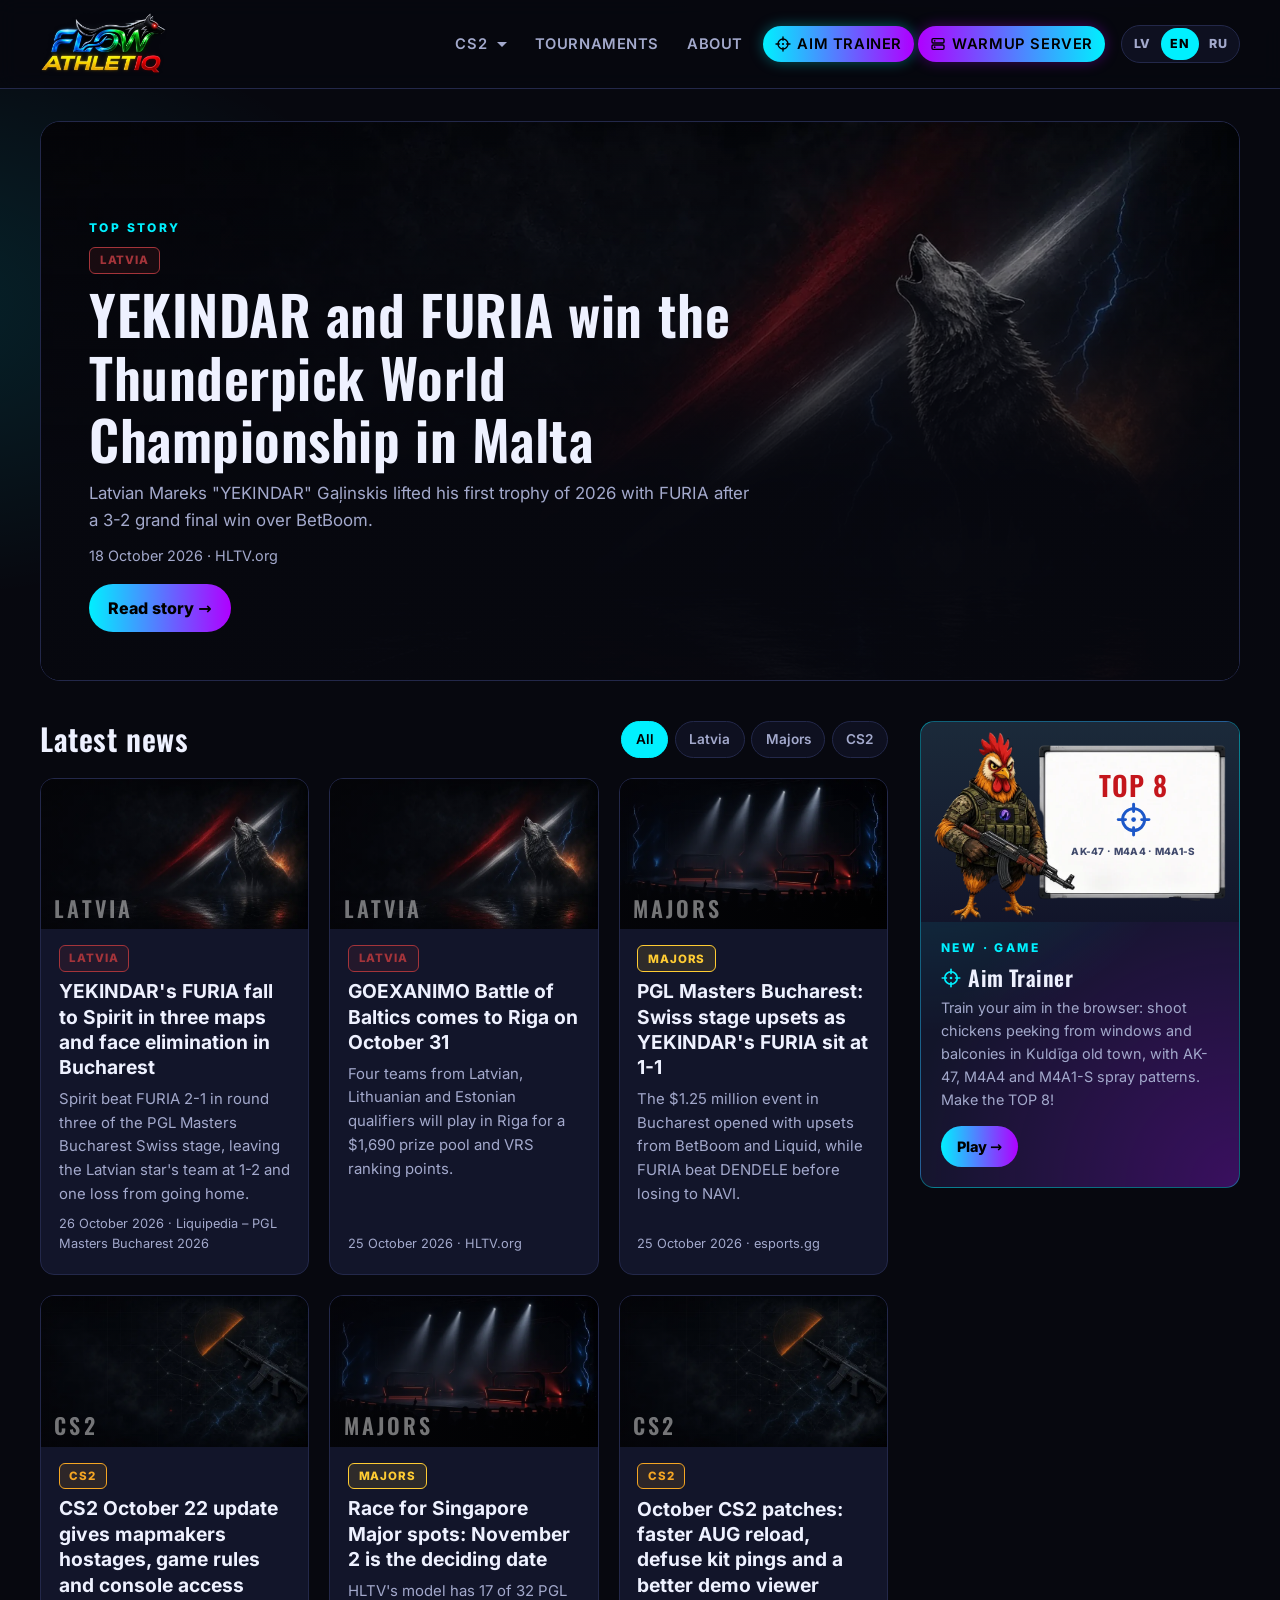
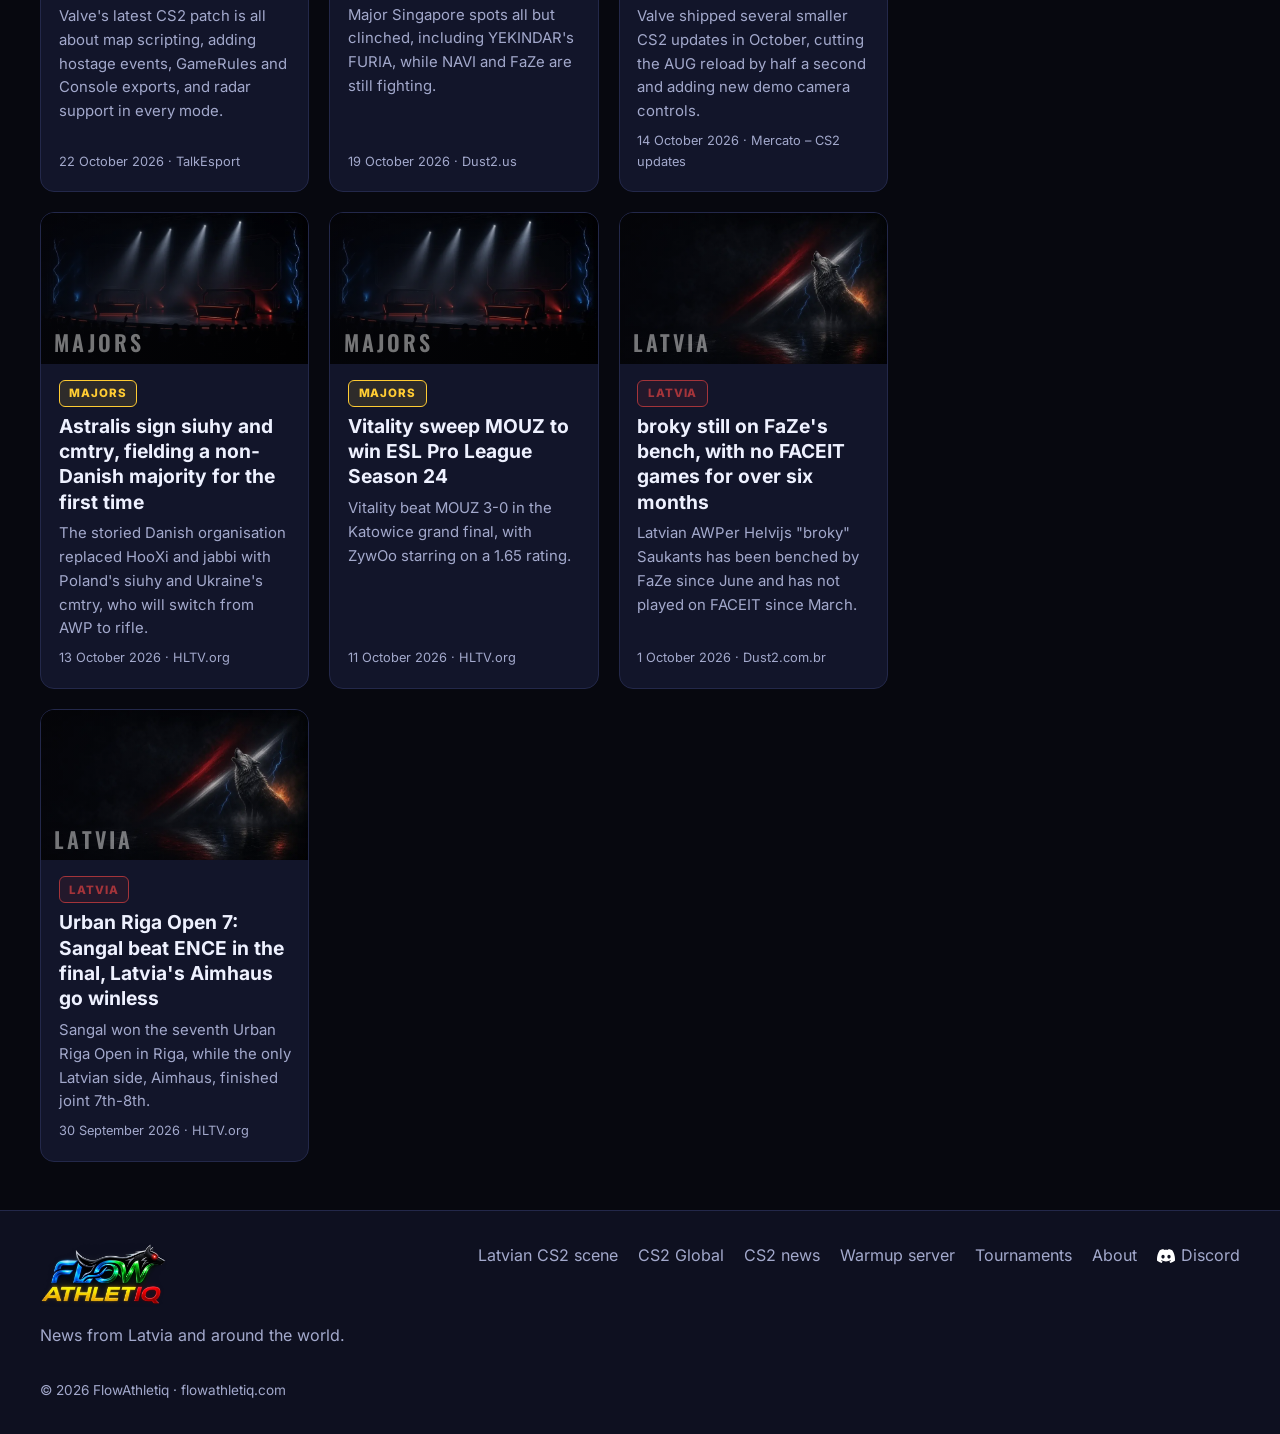
==== commit a58f4558: "Header: Warmup server button next to Aim Trainer as a matching choice (LV/EN/RU, desktop + mobile)" ====
--- a/index.html
+++ b/index.html
@@ -6,10 +6,10 @@
   <title>FlowAthletiq</title>
   <meta name="description" content="CS2 ziņas no Latvijas un pasaules: CS2 Latvijā, Major turnīri un lielākie notikumi.">
   <meta name="theme-color" content="#07080f">
-  <link rel="icon" href="favicon.ico" sizes="any">
-  <link rel="icon" href="assets/icons/favicon-32.png" type="image/png" sizes="32x32">
-  <link rel="icon" href="assets/icons/icon-192.png" type="image/png" sizes="192x192">
-  <link rel="apple-touch-icon" href="apple-touch-icon.png">
+  <link rel="icon" href="favicon.ico?v=redeye1" sizes="any">
+  <link rel="icon" href="assets/icons/favicon-32.png?v=redeye1" type="image/png" sizes="32x32">
+  <link rel="icon" href="assets/icons/icon-192.png?v=redeye1" type="image/png" sizes="192x192">
+  <link rel="apple-touch-icon" href="apple-touch-icon.png?v=redeye1">
   <meta property="og:site_name" content="FlowAthletiq">
   <meta property="og:title" content="FlowAthletiq">
   <meta property="og:description" content="CS2 ziņas no Latvijas un pasaules: CS2 Latvijā, Major turnīri un lielākie notikumi.">
@@ -24,7 +24,7 @@
   <link rel="alternate" hreflang="en" href="https://flowathletiq.com/?lang=en">
   <link rel="alternate" hreflang="ru" href="https://flowathletiq.com/?lang=ru">
   <link rel="alternate" hreflang="x-default" href="https://flowathletiq.com/?lang=en">
-  <link rel="stylesheet" href="css/styles.css?v=20261028z">
+  <link rel="stylesheet" href="css/styles.css?v=20261028r3">
 </head>
 <body data-page="index">
   <a class="skip-link" href="#main" data-i18n="skip">Pāriet uz saturu</a>
@@ -54,13 +54,13 @@
     </div>
   </main>
   <footer class="site-footer" id="site-footer"></footer>
-  <script src="js/i18n.js?v=20261028z"></script>
-  <script src="data/articles.js?v=20261028z"></script>
-  <script src="data/imported.js?v=20261028z"></script>
-  <script src="data/tournaments.js?v=20261028z"></script>
-  <script src="data/promo.js?v=20261028z"></script>
-  <script src="js/app.js?v=20261028z"></script>
-  <script src="js/goatcounter.js?v=20261028z"></script>
+  <script src="js/i18n.js?v=20261028r3"></script>
+  <script src="data/articles.js?v=20261028r3"></script>
+  <script src="data/imported.js?v=20261028r3"></script>
+  <script src="data/tournaments.js?v=20261028r3"></script>
+  <script src="data/promo.js?v=20261028r3"></script>
+  <script src="js/app.js?v=20261028r3"></script>
+  <script src="js/goatcounter.js?v=20261028r3"></script>
   <script data-goatcounter="https://flowathletiq.goatcounter.com/count" async src="https://gc.zgo.at/count.js"></script>
 </body>
 </html>
--- a/css/styles.css
+++ b/css/styles.css
@@ -591,6 +591,19 @@
 /* phones/tablets: the game has touch controls; show a short how-to under the Play button */
 html.fa-touch .aim-promo-mobile { display: block; margin-top: .6rem !important; padding: .5rem .7rem; border-radius: 10px; background: rgba(0,240,255,.08); border: 1px dashed rgba(0,240,255,.4); color: var(--text) !important; font-weight: 600; }
 @media (prefers-reduced-motion: reduce) { .nav .nav-aim-btn .aim-ico { animation: none; } }
+/* Warmup server: matching choice next to Aim Trainer (same pill, mirrored gradient, static icon) */
+.nav .nav-warm-btn, .nav .nav-warm-btn[aria-current="page"], .nav .nav-warm-btn[aria-current="page"]:hover { color: #000; background: linear-gradient(90deg, var(--neon-2), var(--neon)); box-shadow: 0 0 14px rgba(176,0,255,.35); }
+.nav .nav-warm-btn .warm-ico { animation: none; }
+.nav .nav-warm-btn[aria-current="page"] { outline: 2px solid rgba(255,255,255,.7); outline-offset: 2px; }
+@media (hover: hover) { .nav .nav-warm-btn:hover { color: #000; background: linear-gradient(90deg, #c64dff, #5ff7ff); box-shadow: 0 0 22px rgba(176,0,255,.6); } }
+.nav .nav-warm .nav-warm-btn { margin-left: 0; }
+@media (max-width: 820px) { .nav .nav-warm .nav-warm-btn { margin: .45rem 0 0; } }
+.nav-warm-btn .nw-short { display: none; }
+@media (min-width: 821px) and (max-width: 1120px) { /* keep the two choices on one header row on small laptops / tablets */
+  .nav-warm-btn .nw-full { display: none; } .nav-warm-btn .nw-short { display: inline; }
+  .nav a, .sub-toggle { padding-left: .55rem; padding-right: .55rem; }
+}
+@media (min-width: 821px) and (max-width: 920px) { .nav .nav-aim-btn .aim-ico { display: none; } .nav a, .sub-toggle { font-size: .86rem; padding-left: .45rem; padding-right: .45rem; } }
 .aim-promo-art { position: relative; }
 .aim-promo-wb { position: absolute; left: calc(.8rem + (100% - 1.6rem) * .395); width: calc((100% - 1.6rem) * .575); top: calc(.6rem + 12%); height: 60%; display: flex; flex-direction: column; align-items: center; justify-content: center; gap: .15rem; color: #14204a; text-align: center; }
 .aim-promo-wb b { font-family: var(--display); font-weight: 600; font-size: clamp(1.1rem, 2.2vw, 1.7rem); color: #c4161c; letter-spacing: .04em; line-height: 1; }
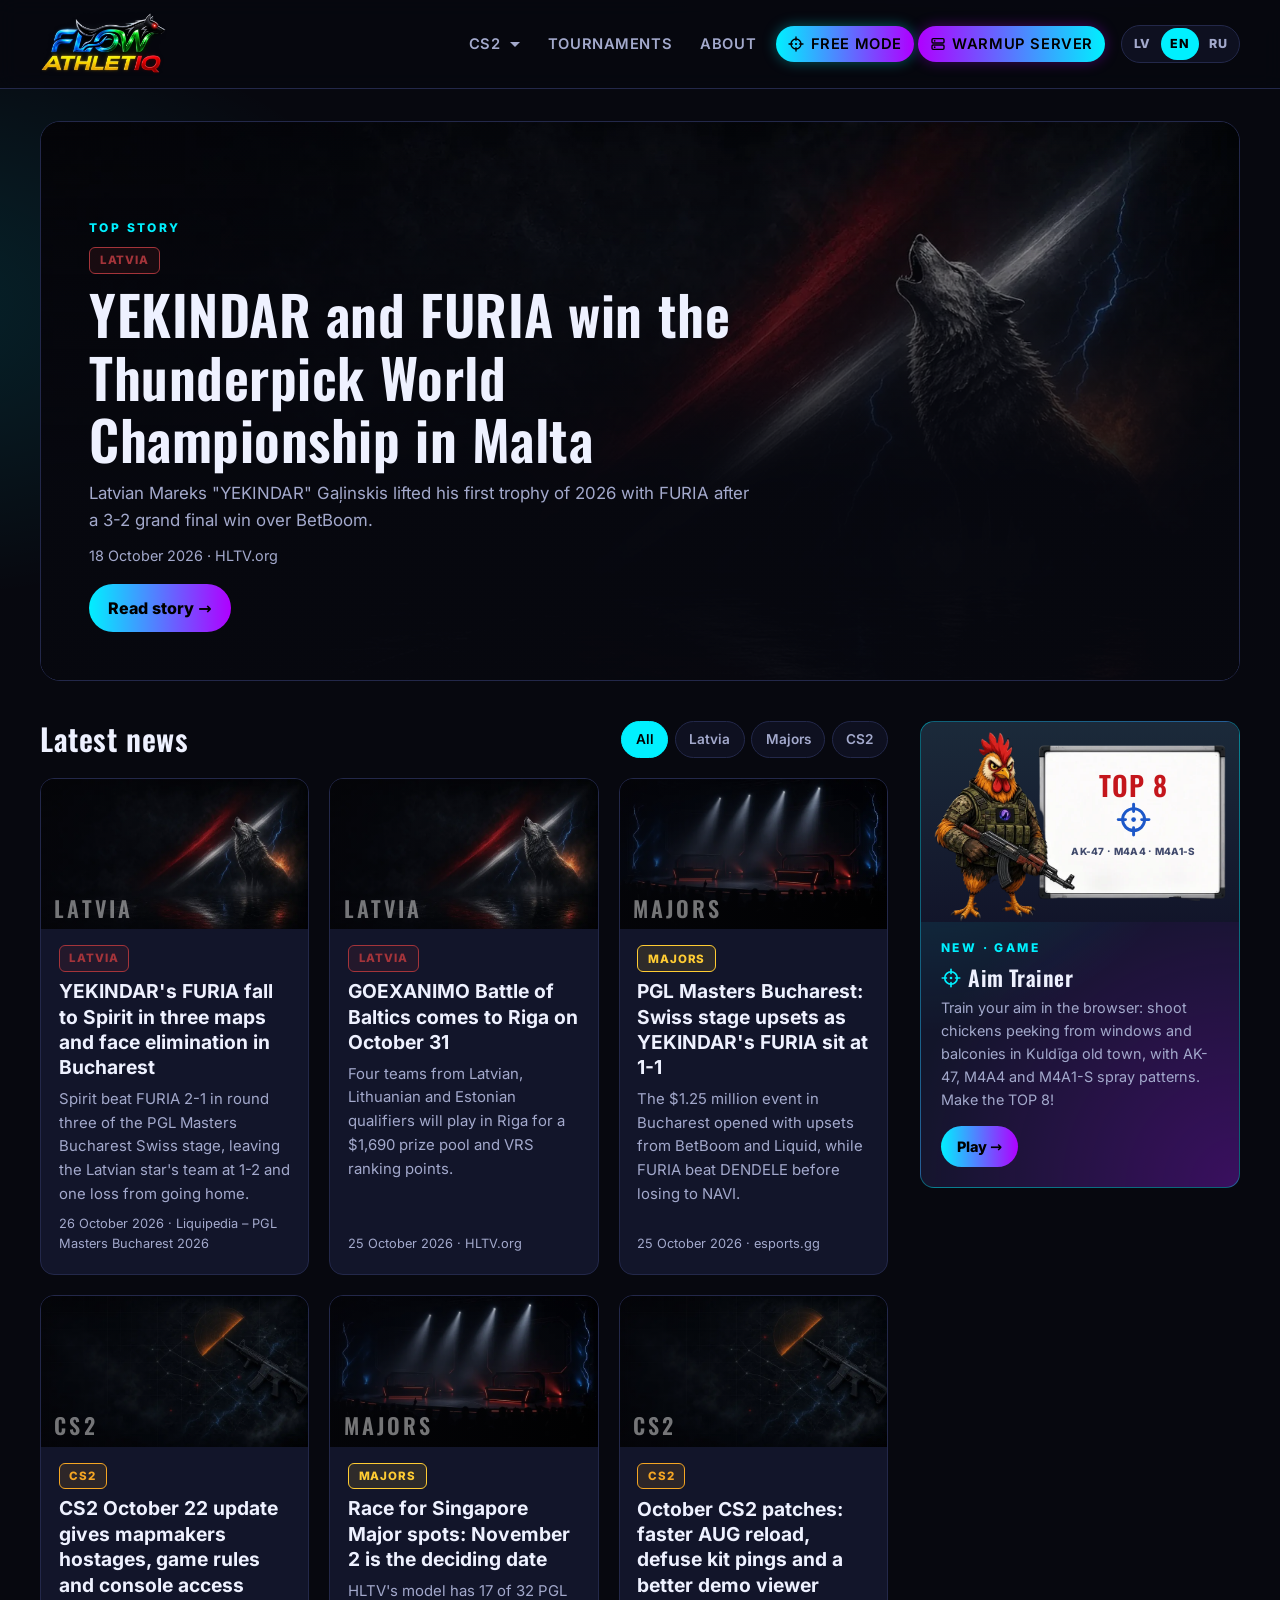
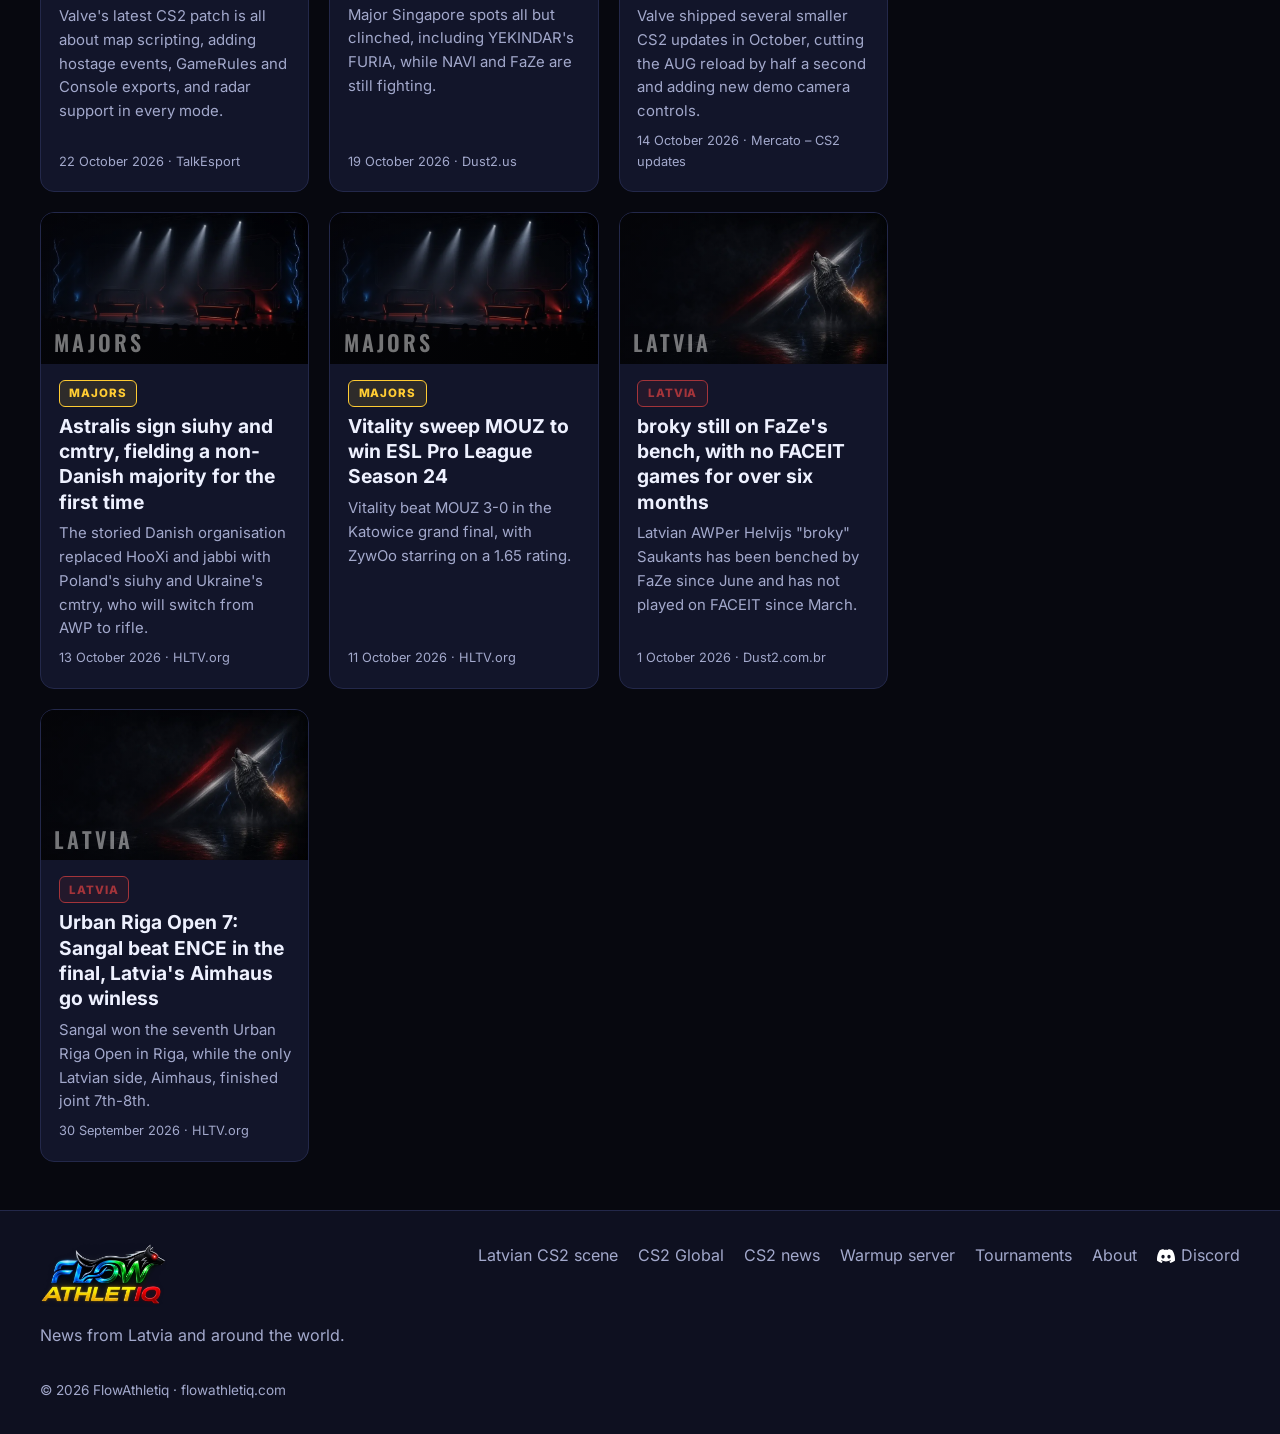
==== commit 492b802f: "Header: rename Aim Trainer button to Brīvais režīms (Free mode / Свободный режим), opens /aim/?mode=" ====
--- a/index.html
+++ b/index.html
@@ -24,7 +24,7 @@
   <link rel="alternate" hreflang="en" href="https://flowathletiq.com/?lang=en">
   <link rel="alternate" hreflang="ru" href="https://flowathletiq.com/?lang=ru">
   <link rel="alternate" hreflang="x-default" href="https://flowathletiq.com/?lang=en">
-  <link rel="stylesheet" href="css/styles.css?v=20261028r3">
+  <link rel="stylesheet" href="css/styles.css?v=20261028r4">
 </head>
 <body data-page="index">
   <a class="skip-link" href="#main" data-i18n="skip">Pāriet uz saturu</a>
@@ -54,13 +54,13 @@
     </div>
   </main>
   <footer class="site-footer" id="site-footer"></footer>
-  <script src="js/i18n.js?v=20261028r3"></script>
-  <script src="data/articles.js?v=20261028r3"></script>
-  <script src="data/imported.js?v=20261028r3"></script>
-  <script src="data/tournaments.js?v=20261028r3"></script>
-  <script src="data/promo.js?v=20261028r3"></script>
-  <script src="js/app.js?v=20261028r3"></script>
-  <script src="js/goatcounter.js?v=20261028r3"></script>
+  <script src="js/i18n.js?v=20261028r4"></script>
+  <script src="data/articles.js?v=20261028r4"></script>
+  <script src="data/imported.js?v=20261028r4"></script>
+  <script src="data/tournaments.js?v=20261028r4"></script>
+  <script src="data/promo.js?v=20261028r4"></script>
+  <script src="js/app.js?v=20261028r4"></script>
+  <script src="js/goatcounter.js?v=20261028r4"></script>
   <script data-goatcounter="https://flowathletiq.goatcounter.com/count" async src="https://gc.zgo.at/count.js"></script>
 </body>
 </html>
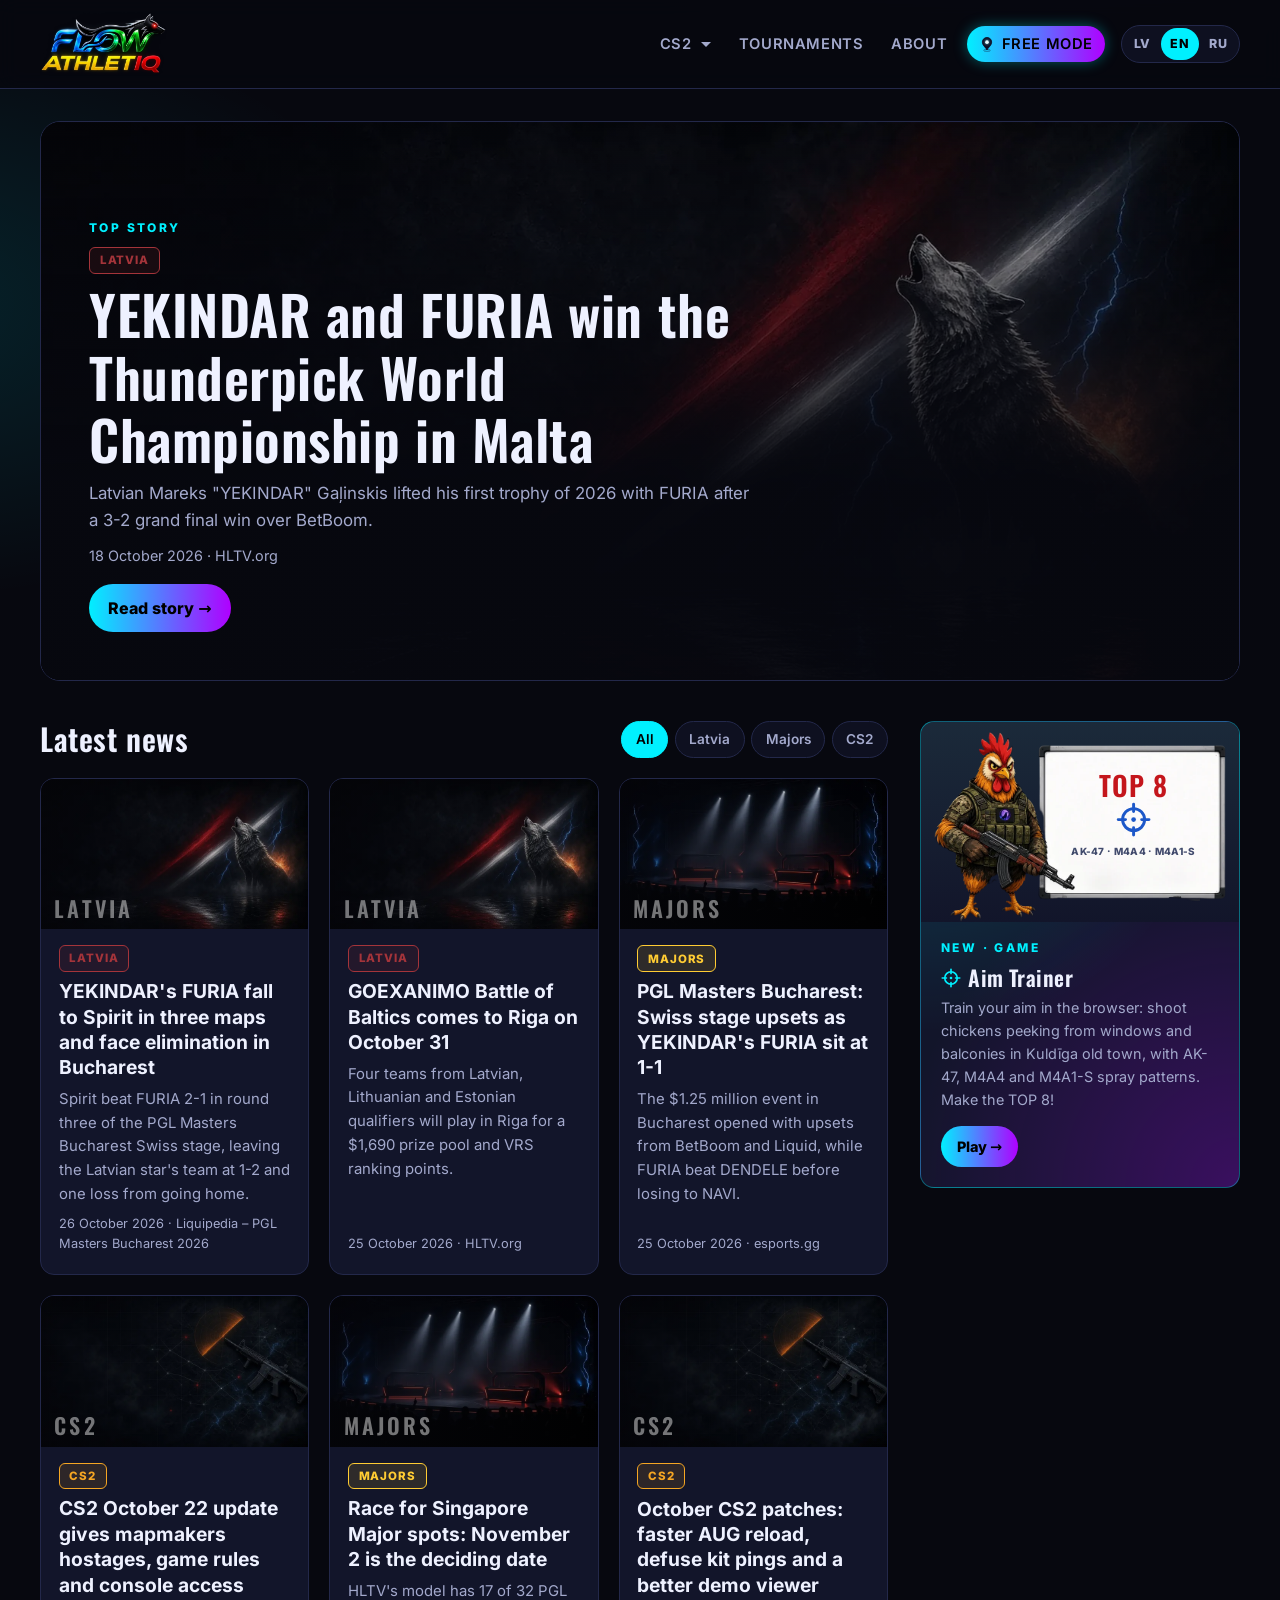
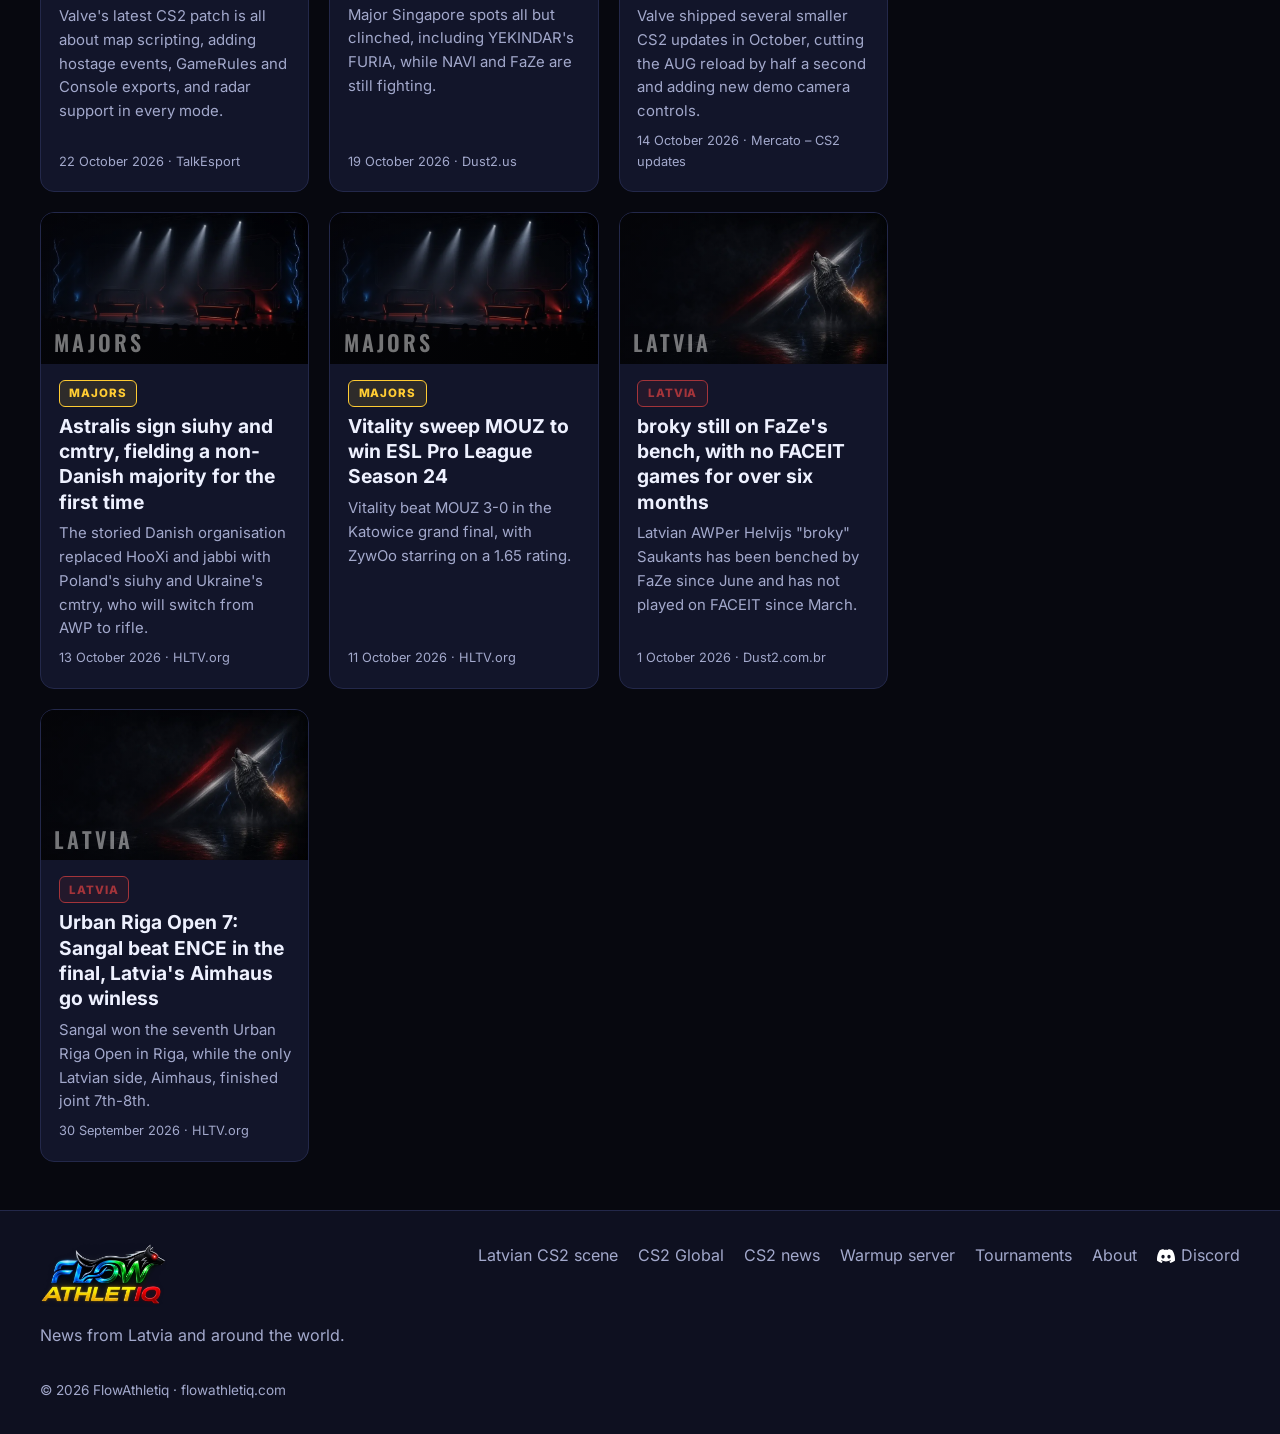
==== commit c95a1617: "Header: remove Warmup server button again; Brīvais režīms button gets the glowing Kuldīga location p" ====
--- a/index.html
+++ b/index.html
@@ -24,7 +24,7 @@
   <link rel="alternate" hreflang="en" href="https://flowathletiq.com/?lang=en">
   <link rel="alternate" hreflang="ru" href="https://flowathletiq.com/?lang=ru">
   <link rel="alternate" hreflang="x-default" href="https://flowathletiq.com/?lang=en">
-  <link rel="stylesheet" href="css/styles.css?v=20261028r4">
+  <link rel="stylesheet" href="css/styles.css?v=20261028r5">
 </head>
 <body data-page="index">
   <a class="skip-link" href="#main" data-i18n="skip">Pāriet uz saturu</a>
@@ -54,13 +54,13 @@
     </div>
   </main>
   <footer class="site-footer" id="site-footer"></footer>
-  <script src="js/i18n.js?v=20261028r4"></script>
-  <script src="data/articles.js?v=20261028r4"></script>
-  <script src="data/imported.js?v=20261028r4"></script>
-  <script src="data/tournaments.js?v=20261028r4"></script>
-  <script src="data/promo.js?v=20261028r4"></script>
-  <script src="js/app.js?v=20261028r4"></script>
-  <script src="js/goatcounter.js?v=20261028r4"></script>
+  <script src="js/i18n.js?v=20261028r5"></script>
+  <script src="data/articles.js?v=20261028r5"></script>
+  <script src="data/imported.js?v=20261028r5"></script>
+  <script src="data/tournaments.js?v=20261028r5"></script>
+  <script src="data/promo.js?v=20261028r5"></script>
+  <script src="js/app.js?v=20261028r5"></script>
+  <script src="js/goatcounter.js?v=20261028r5"></script>
   <script data-goatcounter="https://flowathletiq.goatcounter.com/count" async src="https://gc.zgo.at/count.js"></script>
 </body>
 </html>
--- a/css/styles.css
+++ b/css/styles.css
@@ -591,19 +591,14 @@
 /* phones/tablets: the game has touch controls; show a short how-to under the Play button */
 html.fa-touch .aim-promo-mobile { display: block; margin-top: .6rem !important; padding: .5rem .7rem; border-radius: 10px; background: rgba(0,240,255,.08); border: 1px dashed rgba(0,240,255,.4); color: var(--text) !important; font-weight: 600; }
 @media (prefers-reduced-motion: reduce) { .nav .nav-aim-btn .aim-ico { animation: none; } }
-/* Warmup server: matching choice next to Aim Trainer (same pill, mirrored gradient, static icon) */
-.nav .nav-warm-btn, .nav .nav-warm-btn[aria-current="page"], .nav .nav-warm-btn[aria-current="page"]:hover { color: #000; background: linear-gradient(90deg, var(--neon-2), var(--neon)); box-shadow: 0 0 14px rgba(176,0,255,.35); }
-.nav .nav-warm-btn .warm-ico { animation: none; }
-.nav .nav-warm-btn[aria-current="page"] { outline: 2px solid rgba(255,255,255,.7); outline-offset: 2px; }
-@media (hover: hover) { .nav .nav-warm-btn:hover { color: #000; background: linear-gradient(90deg, #c64dff, #5ff7ff); box-shadow: 0 0 22px rgba(176,0,255,.6); } }
-.nav .nav-warm .nav-warm-btn { margin-left: 0; }
-@media (max-width: 820px) { .nav .nav-warm .nav-warm-btn { margin: .45rem 0 0; } }
-.nav-warm-btn .nw-short { display: none; }
-@media (min-width: 821px) and (max-width: 1120px) { /* keep the two choices on one header row on small laptops / tablets */
-  .nav-warm-btn .nw-full { display: none; } .nav-warm-btn .nw-short { display: inline; }
-  .nav a, .sub-toggle { padding-left: .55rem; padding-right: .55rem; }
-}
-@media (min-width: 821px) and (max-width: 920px) { .nav .nav-aim-btn .aim-ico { display: none; } .nav a, .sub-toggle { font-size: .86rem; padding-left: .45rem; padding-right: .45rem; } }
+/* header "Brīvais režīms" button: glowing location pin (same pin as the Kuldīga map in the game menu) */
+.pin-ico { display: inline-block; vertical-align: -3px; flex: none; overflow: visible; }
+.pin-ico .pin-drop { fill: #0d0b24; stroke: #0d0b24; stroke-width: 1.2; stroke-linejoin: round; }
+.pin-ico .pin-eye { fill: #e9fbff; filter: drop-shadow(0 0 2px #5ff4ff); animation: pin-glow 3.2s ease-in-out infinite; }
+.pin-ico .pin-rip { fill: none; stroke: #0d0b24; stroke-width: 1.1; opacity: .55; transform-box: fill-box; transform-origin: center; animation: pin-rip 3.2s ease-out infinite; }
+@keyframes pin-glow { 0%, 100% { opacity: .75; } 50% { opacity: 1; filter: drop-shadow(0 0 3px #5ff4ff) drop-shadow(0 0 5px #b44dff); } }
+@keyframes pin-rip { 0% { opacity: .6; transform: scale(.5); } 100% { opacity: 0; transform: scale(1.5); } }
+@media (prefers-reduced-motion: reduce) { .pin-ico .pin-eye, .pin-ico .pin-rip { animation: none; } }
 .aim-promo-art { position: relative; }
 .aim-promo-wb { position: absolute; left: calc(.8rem + (100% - 1.6rem) * .395); width: calc((100% - 1.6rem) * .575); top: calc(.6rem + 12%); height: 60%; display: flex; flex-direction: column; align-items: center; justify-content: center; gap: .15rem; color: #14204a; text-align: center; }
 .aim-promo-wb b { font-family: var(--display); font-weight: 600; font-size: clamp(1.1rem, 2.2vw, 1.7rem); color: #c4161c; letter-spacing: .04em; line-height: 1; }
